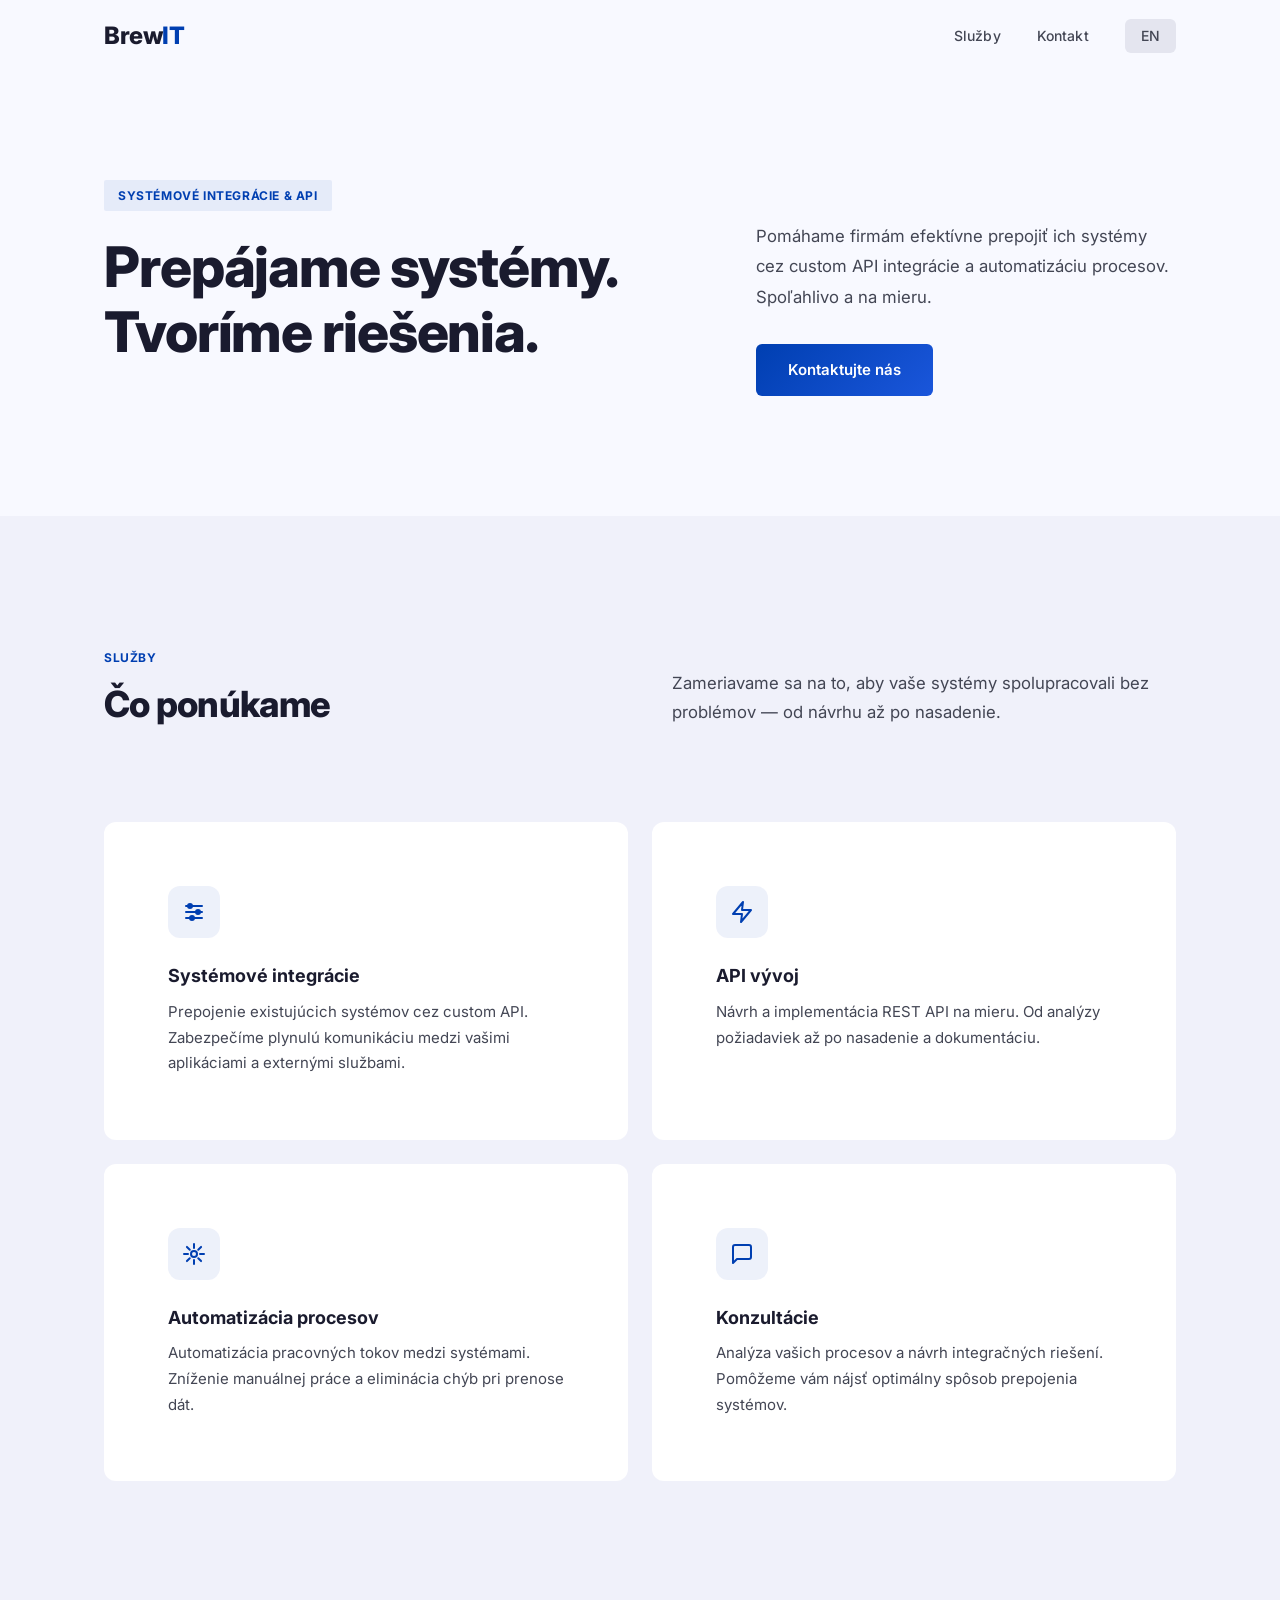
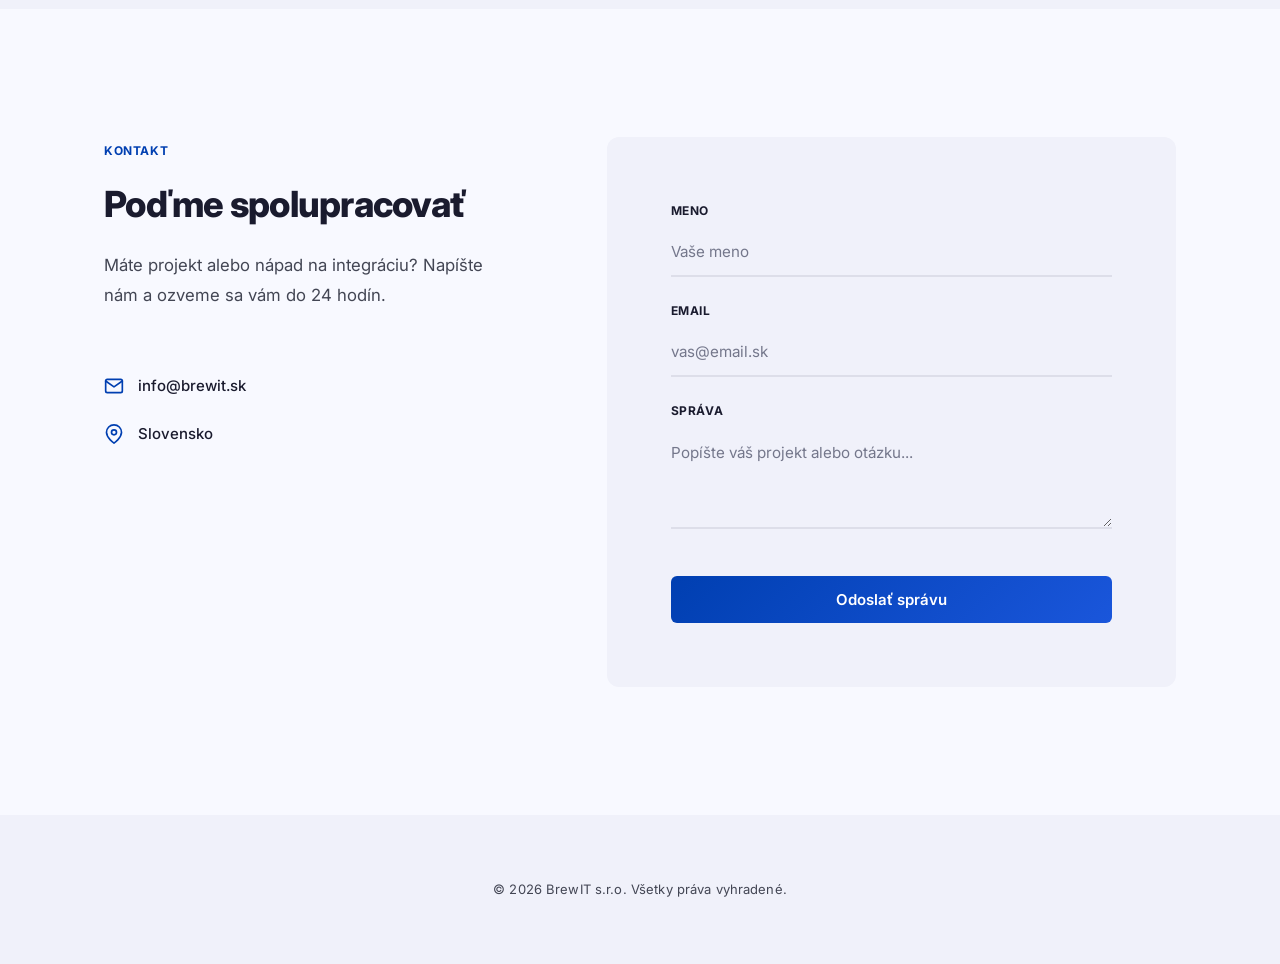
==== index.html @ 789fa3e5 "Apply Architectural Precision design system and add Formspree endpoint Redesign based on DESIGN.md: " ====
<!DOCTYPE html>
<html lang="sk">
<head>
  <meta charset="UTF-8">
  <meta name="viewport" content="width=device-width, initial-scale=1.0">

  <!-- SEO -->
  <title>BrewIT s.r.o. | Systémové integrácie &amp; API vývoj</title>
  <meta name="description" content="BrewIT s.r.o. – custom systémové integrácie, API vývoj a automatizácia procesov. Prepájame vaše systémy efektívne a spoľahlivo.">
  <meta name="keywords" content="systémové integrácie, API vývoj, automatizácia, REST API, integračné riešenia, Slovensko, BrewIT">
  <meta name="author" content="BrewIT s.r.o.">
  <meta name="robots" content="index, follow">
  <link rel="canonical" href="https://brewit.sk/">

  <!-- Hreflang -->
  <link rel="alternate" hreflang="sk" href="https://brewit.sk/">
  <link rel="alternate" hreflang="en" href="https://brewit.sk/en/">
  <link rel="alternate" hreflang="x-default" href="https://brewit.sk/">

  <!-- Open Graph -->
  <meta property="og:type" content="website">
  <meta property="og:title" content="BrewIT s.r.o. | Systémové integrácie &amp; API vývoj">
  <meta property="og:description" content="Custom systémové integrácie, API vývoj a automatizácia procesov. Prepájame vaše systémy efektívne a spoľahlivo.">
  <meta property="og:url" content="https://brewit.sk/">
  <meta property="og:locale" content="sk_SK">
  <meta property="og:site_name" content="BrewIT s.r.o.">

  <!-- Fonts -->
  <link rel="preconnect" href="https://fonts.googleapis.com">
  <link rel="preconnect" href="https://fonts.gstatic.com" crossorigin>
  <link href="https://fonts.googleapis.com/css2?family=Inter:wght@400;500;600;700;800&display=swap" rel="stylesheet">

  <!-- Styles -->
  <link rel="stylesheet" href="css/style.css">

  <!-- JSON-LD Structured Data -->
  <script type="application/ld+json">
  {
    "@context": "https://schema.org",
    "@type": "ProfessionalService",
    "name": "BrewIT s.r.o.",
    "description": "Custom systémové integrácie, API vývoj a automatizácia procesov",
    "url": "https://brewit.sk",
    "areaServed": ["SK", "CZ"],
    "serviceType": ["Systémové integrácie", "API vývoj", "Automatizácia procesov", "IT konzultácie"],
    "knowsLanguage": ["sk", "en", "cs"],
    "priceRange": "$$"
  }
  </script>
</head>
<body>

  <!-- Header -->
  <header class="header" id="header">
    <div class="container">
      <a href="index.html" class="logo">Brew<span>IT</span></a>
      <nav class="nav" id="nav">
        <a href="#sluzby">Služby</a>
        <a href="#kontakt">Kontakt</a>
        <a href="en/index.html" class="lang-switch">EN</a>
      </nav>
      <button class="menu-toggle" id="menuToggle" aria-label="Otvoriť menu">
        <span></span>
        <span></span>
        <span></span>
      </button>
    </div>
  </header>

  <main>
    <!-- Hero — Asymmetric -->
    <section class="hero">
      <div class="container">
        <div class="hero-content">
          <div class="hero-left">
            <span class="hero-label">Systémové integrácie &amp; API</span>
            <h1>Prepájame systémy.<br>Tvoríme riešenia.</h1>
          </div>
          <div class="hero-right">
            <p>Pomáhame firmám efektívne prepojiť ich systémy cez custom API integrácie a automatizáciu procesov. Spoľahlivo a na mieru.</p>
            <a href="#kontakt" class="btn btn-primary">Kontaktujte nás</a>
          </div>
        </div>
      </div>
    </section>

    <!-- Služby -->
    <section class="services" id="sluzby">
      <div class="container">
        <div class="section-header">
          <div>
            <span class="section-label">Služby</span>
            <h2>Čo ponúkame</h2>
          </div>
          <p>Zameriavame sa na to, aby vaše systémy spolupracovali bez problémov — od návrhu až po nasadenie.</p>
        </div>
        <div class="services-grid">

          <div class="service-card">
            <div class="service-icon">
              <svg viewBox="0 0 24 24"><path d="M4 6h16M4 12h16M4 18h16"/><circle cx="8" cy="6" r="2"/><circle cx="16" cy="12" r="2"/><circle cx="10" cy="18" r="2"/></svg>
            </div>
            <h3>Systémové integrácie</h3>
            <p>Prepojenie existujúcich systémov cez custom API. Zabezpečíme plynulú komunikáciu medzi vašimi aplikáciami a externými službami.</p>
          </div>

          <div class="service-card">
            <div class="service-icon">
              <svg viewBox="0 0 24 24"><path d="M13 2L3 14h9l-1 8 10-12h-9l1-8z"/></svg>
            </div>
            <h3>API vývoj</h3>
            <p>Návrh a implementácia REST API na mieru. Od analýzy požiadaviek až po nasadenie a dokumentáciu.</p>
          </div>

          <div class="service-card">
            <div class="service-icon">
              <svg viewBox="0 0 24 24"><path d="M12 2v4m0 12v4M4.93 4.93l2.83 2.83m8.48 8.48l2.83 2.83M2 12h4m12 0h4M4.93 19.07l2.83-2.83m8.48-8.48l2.83-2.83"/><circle cx="12" cy="12" r="3"/></svg>
            </div>
            <h3>Automatizácia procesov</h3>
            <p>Automatizácia pracovných tokov medzi systémami. Zníženie manuálnej práce a eliminácia chýb pri prenose dát.</p>
          </div>

          <div class="service-card">
            <div class="service-icon">
              <svg viewBox="0 0 24 24"><path d="M21 15a2 2 0 01-2 2H7l-4 4V5a2 2 0 012-2h14a2 2 0 012 2z"/></svg>
            </div>
            <h3>Konzultácie</h3>
            <p>Analýza vašich procesov a návrh integračných riešení. Pomôžeme vám nájsť optimálny spôsob prepojenia systémov.</p>
          </div>

        </div>
      </div>
    </section>

    <!-- Kontakt -->
    <section class="contact" id="kontakt">
      <div class="container">
        <div class="contact-wrapper">
          <div class="contact-info">
            <span class="section-label">Kontakt</span>
            <h2>Poďme spolupracovať</h2>
            <p>Máte projekt alebo nápad na integráciu? Napíšte nám a ozveme sa vám do 24 hodín.</p>

            <div class="contact-detail">
              <svg viewBox="0 0 24 24"><path d="M4 4h16c1.1 0 2 .9 2 2v12c0 1.1-.9 2-2 2H4c-1.1 0-2-.9-2-2V6c0-1.1.9-2 2-2z"/><polyline points="22,6 12,13 2,6"/></svg>
              <span>info@brewit.sk</span>
            </div>

            <div class="contact-detail">
              <svg viewBox="0 0 24 24"><path d="M21 10c0 7-9 13-9 13s-9-6-9-13a9 9 0 0118 0z"/><circle cx="12" cy="10" r="3"/></svg>
              <span>Slovensko</span>
            </div>
          </div>

          <form class="contact-form" action="https://formspree.io/f/xpqorbgz" method="POST">
            <div class="form-group">
              <label for="name">Meno</label>
              <input type="text" id="name" name="name" required placeholder="Vaše meno">
            </div>
            <div class="form-group">
              <label for="email">Email</label>
              <input type="email" id="email" name="email" required placeholder="vas@email.sk">
            </div>
            <div class="form-group">
              <label for="message">Správa</label>
              <textarea id="message" name="message" required placeholder="Popíšte váš projekt alebo otázku..."></textarea>
            </div>
            <button type="submit" class="btn btn-primary">Odoslať správu</button>
          </form>
        </div>
      </div>
    </section>
  </main>

  <!-- Footer -->
  <footer class="footer">
    <div class="container">
      <p>&copy; 2026 BrewIT s.r.o. Všetky práva vyhradené.</p>
    </div>
  </footer>

  <script src="js/main.js"></script>
</body>
</html>
---- css/style.css ----
/* ========================================
   BrewIT s.r.o. - Design System: Architectural Precision
   ======================================== */

/* --- Reset & Base --- */
*, *::before, *::after {
  box-sizing: border-box;
  margin: 0;
  padding: 0;
}

:root {
  /* Brand */
  --primary: #003fb1;
  --primary-container: #1a56db;
  --on-primary: #ffffff;

  /* Surfaces — Tonal Layering */
  --surface: #f8f9ff;
  --surface-container-lowest: #ffffff;
  --surface-container-low: #f0f1fa;
  --surface-container: #eaebf4;
  --surface-container-high: #e4e5ef;
  --surface-container-highest: #dddee9;

  /* Text */
  --on-surface: #1a1b2e;
  --on-surface-variant: #434654;
  --outline-variant: #74778b;

  /* Spacing */
  --space-xs: 0.5rem;
  --space-sm: 1rem;
  --space-md: 1.5rem;
  --space-lg: 2rem;
  --space-xl: 3rem;
  --space-2xl: 4rem;
  --space-3xl: 6rem;
  --space-4xl: 8rem;

  /* Radius — no borders, generous curves */
  --radius-sm: 0.125rem;
  --radius-md: 0.375rem;
  --radius-xl: 0.75rem;

  /* Layout */
  --font-main: 'Inter', system-ui, -apple-system, sans-serif;
  --max-width: 1120px;
  --header-height: 72px;
}

html {
  scroll-behavior: smooth;
  scroll-padding-top: var(--header-height);
}

body {
  font-family: var(--font-main);
  color: var(--on-surface-variant);
  background: var(--surface);
  line-height: 1.6;
  -webkit-font-smoothing: antialiased;
}

a {
  color: inherit;
  text-decoration: none;
}

img {
  max-width: 100%;
  display: block;
}

/* --- Container --- */
.container {
  width: 100%;
  max-width: var(--max-width);
  margin: 0 auto;
  padding: 0 24px;
}

/* --- Header — Glassmorphism --- */
.header {
  position: fixed;
  top: 0;
  left: 0;
  right: 0;
  height: var(--header-height);
  background: rgba(248, 249, 255, 0.8);
  backdrop-filter: blur(16px);
  -webkit-backdrop-filter: blur(16px);
  z-index: 100;
  transition: box-shadow 0.4s;
}

.header.scrolled {
  box-shadow: 0 4px 32px rgba(26, 27, 46, 0.06);
}

.header .container {
  display: flex;
  align-items: center;
  justify-content: space-between;
  height: 100%;
}

.logo {
  font-size: 1.5rem;
  font-weight: 800;
  color: var(--on-surface);
  letter-spacing: -0.02em;
}

.logo span {
  color: var(--primary);
}

.nav {
  display: flex;
  align-items: center;
  gap: 36px;
}

.nav a {
  font-size: 0.875rem;
  font-weight: 500;
  color: var(--on-surface-variant);
  letter-spacing: 0.01em;
  transition: color 0.2s;
}

.nav a:hover {
  color: var(--primary);
}

.lang-switch {
  font-size: 0.75rem;
  font-weight: 700;
  letter-spacing: 0.05em;
  text-transform: uppercase;
  padding: 6px 16px;
  background: var(--surface-container-high);
  border-radius: var(--radius-md);
  transition: background 0.2s, color 0.2s;
}

.lang-switch:hover {
  background: var(--surface-container-highest);
  color: var(--primary);
}

/* Mobile menu button */
.menu-toggle {
  display: none;
  background: none;
  border: none;
  cursor: pointer;
  padding: 8px;
}

.menu-toggle span {
  display: block;
  width: 22px;
  height: 2px;
  background: var(--on-surface);
  margin: 5px 0;
  transition: transform 0.3s, opacity 0.3s;
}

.menu-toggle.active span:nth-child(1) {
  transform: translateY(7px) rotate(45deg);
}

.menu-toggle.active span:nth-child(2) {
  opacity: 0;
}

.menu-toggle.active span:nth-child(3) {
  transform: translateY(-7px) rotate(-45deg);
}

/* --- Hero — Asymmetric Layout --- */
.hero {
  padding: 180px 0 120px;
}

.hero-content {
  display: grid;
  grid-template-columns: 7fr 5fr;
  gap: var(--space-2xl);
  align-items: end;
}

.hero-label {
  display: inline-block;
  font-size: 0.75rem;
  font-weight: 700;
  letter-spacing: 0.05em;
  text-transform: uppercase;
  color: var(--primary);
  background: rgba(0, 63, 177, 0.08);
  padding: 6px 14px;
  border-radius: var(--radius-sm);
  margin-bottom: var(--space-md);
}

.hero h1 {
  font-size: clamp(2.25rem, 5vw, 3.5rem);
  font-weight: 800;
  color: var(--on-surface);
  line-height: 1.15;
  letter-spacing: -0.02em;
  margin-bottom: var(--space-lg);
}

.hero-right p {
  font-size: 1.05rem;
  color: var(--on-surface-variant);
  line-height: 1.8;
  margin-bottom: var(--space-lg);
}

.btn {
  display: inline-block;
  padding: 14px 32px;
  font-size: 0.938rem;
  font-weight: 600;
  border-radius: var(--radius-md);
  transition: transform 0.2s, box-shadow 0.3s;
  cursor: pointer;
  border: none;
  font-family: var(--font-main);
}

.btn-primary {
  background: linear-gradient(135deg, var(--primary), var(--primary-container));
  color: var(--on-primary);
}

.btn-primary:hover {
  transform: translateY(-1px);
  box-shadow: 0 8px 32px rgba(0, 63, 177, 0.2);
}

.btn-secondary {
  background: var(--surface-container-high);
  color: var(--primary);
}

.btn-secondary:hover {
  background: var(--surface-container-highest);
}

/* --- Services — Tonal Layering --- */
.services {
  padding: var(--space-4xl) 0;
  background: var(--surface-container-low);
}

.section-header {
  display: grid;
  grid-template-columns: 1fr 1fr;
  gap: var(--space-2xl);
  align-items: end;
  margin-bottom: var(--space-3xl);
}

.section-label {
  display: inline-block;
  font-size: 0.75rem;
  font-weight: 700;
  letter-spacing: 0.05em;
  text-transform: uppercase;
  color: var(--primary);
  margin-bottom: var(--space-sm);
}

.section-header h2 {
  font-size: clamp(1.75rem, 3vw, 2.25rem);
  font-weight: 800;
  color: var(--on-surface);
  letter-spacing: -0.02em;
  line-height: 1.2;
}

.section-header p {
  color: var(--on-surface-variant);
  font-size: 1.05rem;
  line-height: 1.7;
  align-self: end;
}

.services-grid {
  display: grid;
  grid-template-columns: repeat(2, 1fr);
  gap: var(--space-md);
}

.service-card {
  background: var(--surface-container-lowest);
  border-radius: var(--radius-xl);
  padding: var(--space-2xl);
  transition: box-shadow 0.3s, transform 0.3s;
}

.service-card:hover {
  transform: translateY(-2px);
  box-shadow: 0 8px 40px rgba(26, 27, 46, 0.06);
}

.service-icon {
  width: 52px;
  height: 52px;
  background: rgba(0, 63, 177, 0.07);
  border-radius: var(--radius-xl);
  display: flex;
  align-items: center;
  justify-content: center;
  margin-bottom: var(--space-md);
}

.service-icon svg {
  width: 24px;
  height: 24px;
  stroke: var(--primary);
  fill: none;
  stroke-width: 2;
  stroke-linecap: round;
  stroke-linejoin: round;
}

.service-card h3 {
  font-size: 1.125rem;
  font-weight: 700;
  color: var(--on-surface);
  margin-bottom: var(--space-xs);
}

.service-card p {
  color: var(--on-surface-variant);
  font-size: 0.938rem;
  line-height: 1.7;
}

/* --- Contact — Tonal Depth --- */
.contact {
  padding: var(--space-4xl) 0;
}

.contact-wrapper {
  display: grid;
  grid-template-columns: 5fr 7fr;
  gap: var(--space-3xl);
  align-items: start;
}

.contact-info h2 {
  font-size: clamp(1.75rem, 3vw, 2.25rem);
  font-weight: 800;
  color: var(--on-surface);
  letter-spacing: -0.02em;
  margin-bottom: var(--space-sm);
}

.contact-info > p {
  color: var(--on-surface-variant);
  margin-bottom: var(--space-2xl);
  line-height: 1.8;
  font-size: 1.05rem;
}

.contact-detail {
  display: flex;
  align-items: center;
  gap: 14px;
  margin-bottom: var(--space-md);
  color: var(--on-surface);
  font-size: 0.938rem;
  font-weight: 500;
}

.contact-detail svg {
  width: 20px;
  height: 20px;
  stroke: var(--primary);
  fill: none;
  stroke-width: 2;
  stroke-linecap: round;
  stroke-linejoin: round;
  flex-shrink: 0;
}

.contact-form {
  background: var(--surface-container-low);
  border-radius: var(--radius-xl);
  padding: var(--space-2xl);
}

.form-group {
  margin-bottom: var(--space-md);
}

.form-group label {
  display: block;
  font-size: 0.75rem;
  font-weight: 700;
  letter-spacing: 0.05em;
  text-transform: uppercase;
  color: var(--on-surface);
  margin-bottom: var(--space-xs);
}

.form-group input,
.form-group textarea {
  width: 100%;
  padding: 14px 0;
  font-size: 0.95rem;
  font-family: var(--font-main);
  border: none;
  border-bottom: 2px solid var(--surface-container-highest);
  border-radius: 0;
  background: transparent;
  color: var(--on-surface);
  transition: border-color 0.3s;
  outline: none;
}

.form-group input::placeholder,
.form-group textarea::placeholder {
  color: var(--outline-variant);
}

.form-group input:focus,
.form-group textarea:focus {
  border-bottom-color: var(--primary);
}

.form-group textarea {
  resize: vertical;
  min-height: 100px;
}

.contact-form .btn {
  width: 100%;
  margin-top: var(--space-sm);
}

/* --- Footer — Subtle Separation --- */
.footer {
  padding: var(--space-2xl) 0;
  background: var(--surface-container-low);
  text-align: center;
}

.footer p {
  color: var(--on-surface-variant);
  font-size: 0.813rem;
  letter-spacing: 0.01em;
}

/* --- Responsive --- */
@media (max-width: 768px) {
  .menu-toggle {
    display: block;
  }

  .nav {
    position: fixed;
    top: var(--header-height);
    left: 0;
    right: 0;
    background: rgba(248, 249, 255, 0.95);
    backdrop-filter: blur(16px);
    -webkit-backdrop-filter: blur(16px);
    flex-direction: column;
    padding: var(--space-lg);
    gap: var(--space-md);
    transform: translateY(-100%);
    opacity: 0;
    pointer-events: none;
    transition: transform 0.3s, opacity 0.3s;
  }

  .nav.open {
    transform: translateY(0);
    opacity: 1;
    pointer-events: auto;
  }

  .hero {
    padding: 140px 0 80px;
  }

  .hero-content {
    grid-template-columns: 1fr;
    gap: var(--space-lg);
  }

  .hero-right {
    max-width: 480px;
  }

  .section-header {
    grid-template-columns: 1fr;
    gap: var(--space-sm);
  }

  .services-grid {
    grid-template-columns: 1fr;
  }

  .contact-wrapper {
    grid-template-columns: 1fr;
    gap: var(--space-2xl);
  }
}

@media (max-width: 480px) {
  .hero h1 {
    font-size: 1.875rem;
  }

  .service-card {
    padding: var(--space-lg);
  }

  .contact-form {
    padding: var(--space-lg);
  }
}
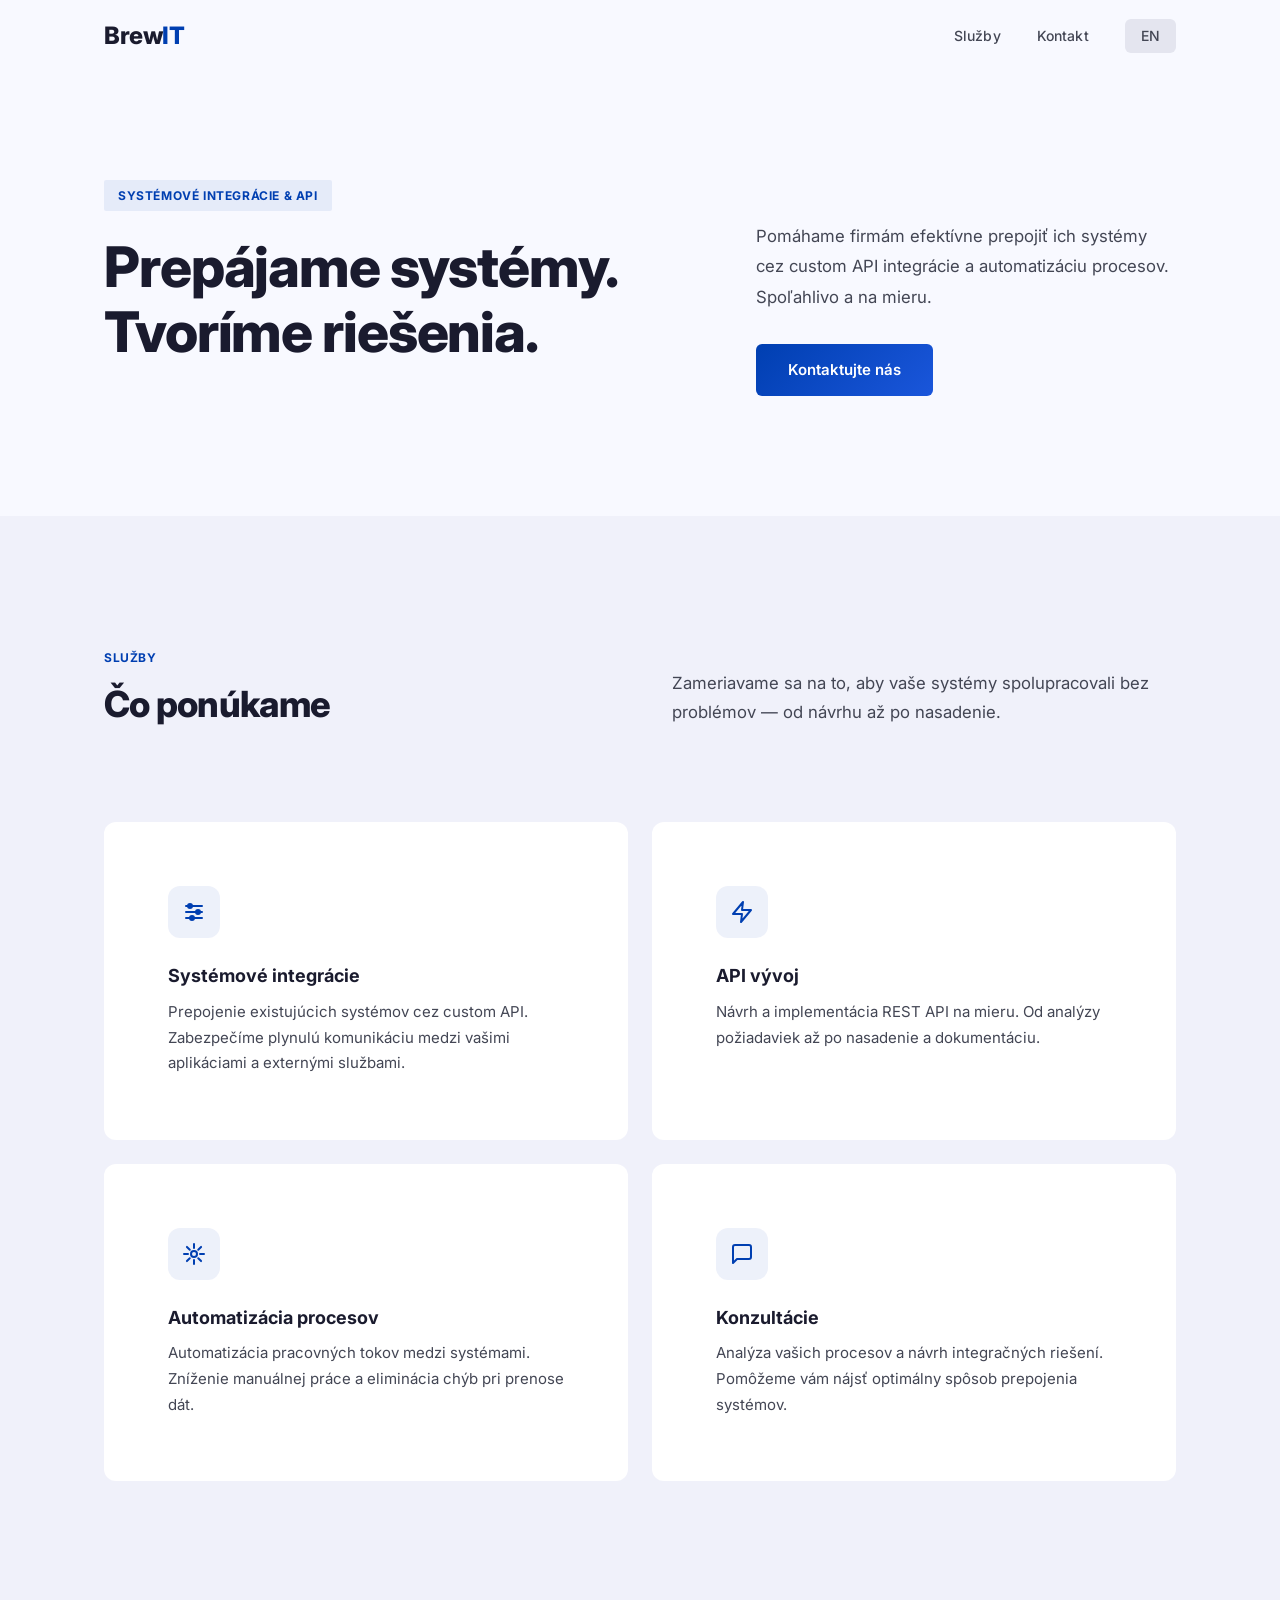
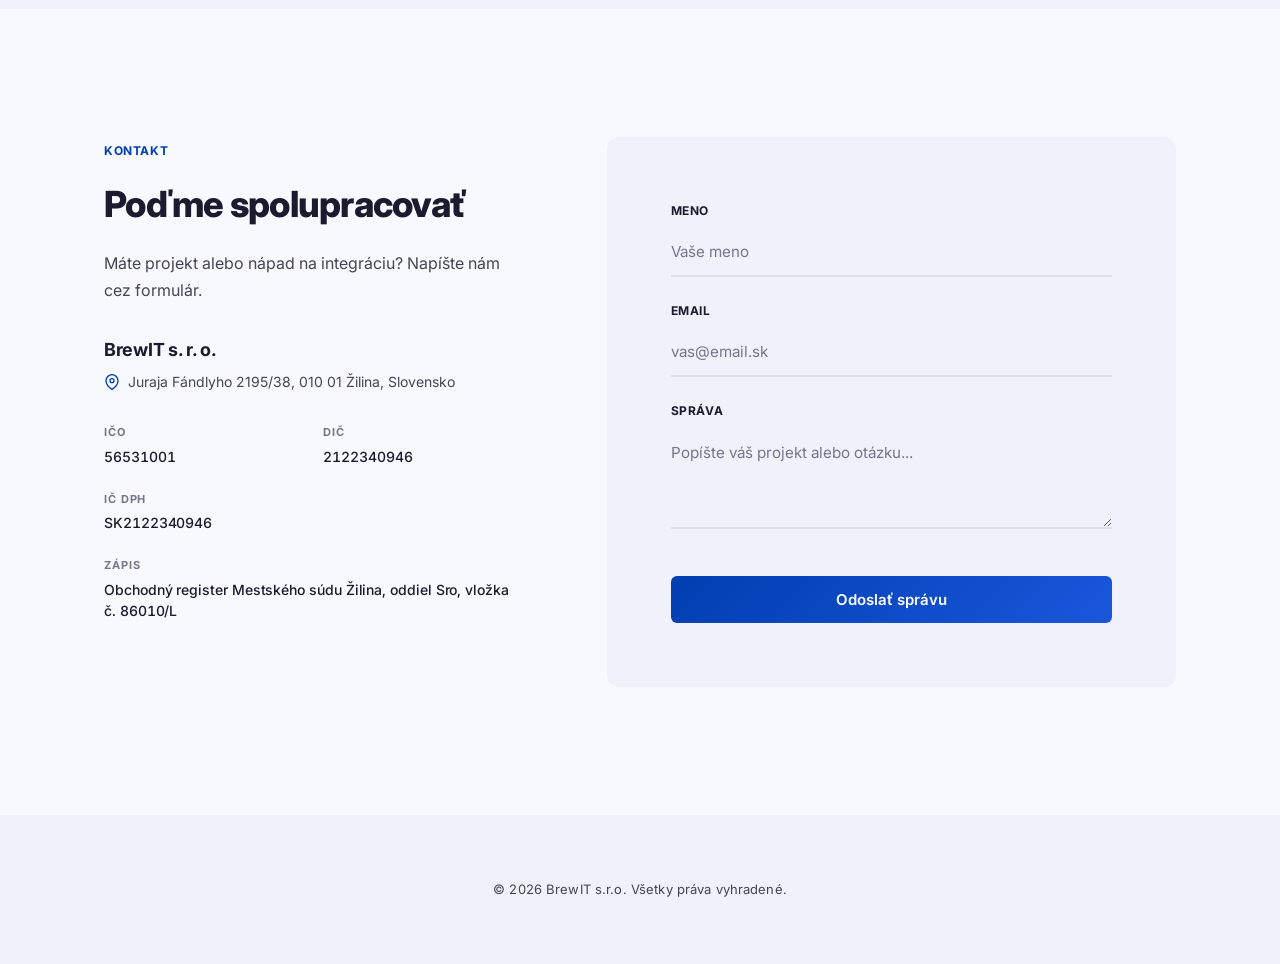
==== commit 5e28f89b: "Replace email and location with company billing details Replace the email and country marker in the " ====
--- a/index.html
+++ b/index.html
@@ -139,16 +139,35 @@
           <div class="contact-info">
             <span class="section-label">Kontakt</span>
             <h2>Poďme spolupracovať</h2>
-            <p>Máte projekt alebo nápad na integráciu? Napíšte nám a ozveme sa vám do 24 hodín.</p>
-
-            <div class="contact-detail">
-              <svg viewBox="0 0 24 24"><path d="M4 4h16c1.1 0 2 .9 2 2v12c0 1.1-.9 2-2 2H4c-1.1 0-2-.9-2-2V6c0-1.1.9-2 2-2z"/><polyline points="22,6 12,13 2,6"/></svg>
-              <span>info@brewit.sk</span>
-            </div>
-
-            <div class="contact-detail">
-              <svg viewBox="0 0 24 24"><path d="M21 10c0 7-9 13-9 13s-9-6-9-13a9 9 0 0118 0z"/><circle cx="12" cy="10" r="3"/></svg>
-              <span>Slovensko</span>
+            <p>Máte projekt alebo nápad na integráciu? Napíšte nám cez formulár.</p>
+
+            <div class="billing">
+              <div class="billing-header">
+                <div class="billing-name">BrewIT s. r. o.</div>
+                <div class="billing-address">
+                  <svg viewBox="0 0 24 24"><path d="M21 10c0 7-9 13-9 13s-9-6-9-13a9 9 0 0118 0z"/><circle cx="12" cy="10" r="3"/></svg>
+                  <span>Juraja Fándlyho 2195/38, 010 01 Žilina, Slovensko</span>
+                </div>
+              </div>
+
+              <div class="billing-grid">
+                <div class="billing-row">
+                  <span class="billing-label">IČO</span>
+                  <span class="billing-value">56531001</span>
+                </div>
+                <div class="billing-row">
+                  <span class="billing-label">DIČ</span>
+                  <span class="billing-value">2122340946</span>
+                </div>
+                <div class="billing-row billing-row--full">
+                  <span class="billing-label">IČ DPH</span>
+                  <span class="billing-value">SK2122340946</span>
+                </div>
+                <div class="billing-row billing-row--full">
+                  <span class="billing-label">Zápis</span>
+                  <span class="billing-value">Obchodný register Mestského súdu Žilina, oddiel Sro, vložka č. 86010/L</span>
+                </div>
+              </div>
             </div>
           </div>
 
--- a/css/style.css
+++ b/css/style.css
@@ -365,9 +365,9 @@
 
 .contact-info > p {
   color: var(--on-surface-variant);
-  margin-bottom: var(--space-2xl);
-  line-height: 1.8;
-  font-size: 1.05rem;
+  margin-bottom: var(--space-lg);
+  line-height: 1.7;
+  font-size: 1rem;
 }
 
 .contact-detail {
@@ -389,6 +389,77 @@
   stroke-linecap: round;
   stroke-linejoin: round;
   flex-shrink: 0;
+}
+
+/* --- Billing Info — Editorial Data Display --- */
+.billing {
+  margin-top: var(--space-sm);
+}
+
+.billing-header {
+  margin-bottom: var(--space-lg);
+}
+
+.billing-name {
+  font-size: 1.125rem;
+  font-weight: 700;
+  color: var(--on-surface);
+  letter-spacing: -0.015em;
+  margin-bottom: 6px;
+}
+
+.billing-address {
+  display: flex;
+  align-items: flex-start;
+  gap: 8px;
+  color: var(--on-surface-variant);
+  font-size: 0.875rem;
+  line-height: 1.5;
+}
+
+.billing-address svg {
+  width: 16px;
+  height: 16px;
+  stroke: var(--primary);
+  fill: none;
+  stroke-width: 2;
+  stroke-linecap: round;
+  stroke-linejoin: round;
+  flex-shrink: 0;
+  margin-top: 3px;
+}
+
+.billing-grid {
+  display: grid;
+  grid-template-columns: 1fr 1fr;
+  gap: var(--space-md) var(--space-lg);
+}
+
+.billing-row {
+  display: flex;
+  flex-direction: column;
+  gap: 4px;
+}
+
+.billing-row--full {
+  grid-column: 1 / -1;
+}
+
+.billing-label {
+  font-size: 0.688rem;
+  font-weight: 700;
+  letter-spacing: 0.08em;
+  text-transform: uppercase;
+  color: var(--outline-variant);
+}
+
+.billing-value {
+  font-size: 0.875rem;
+  font-weight: 500;
+  color: var(--on-surface);
+  line-height: 1.5;
+  font-variant-numeric: tabular-nums;
+  letter-spacing: -0.005em;
 }
 
 .contact-form {
@@ -528,4 +599,9 @@
   .contact-form {
     padding: var(--space-lg);
   }
-}
+
+  .billing-grid {
+    grid-template-columns: 1fr;
+    gap: var(--space-md);
+  }
+}
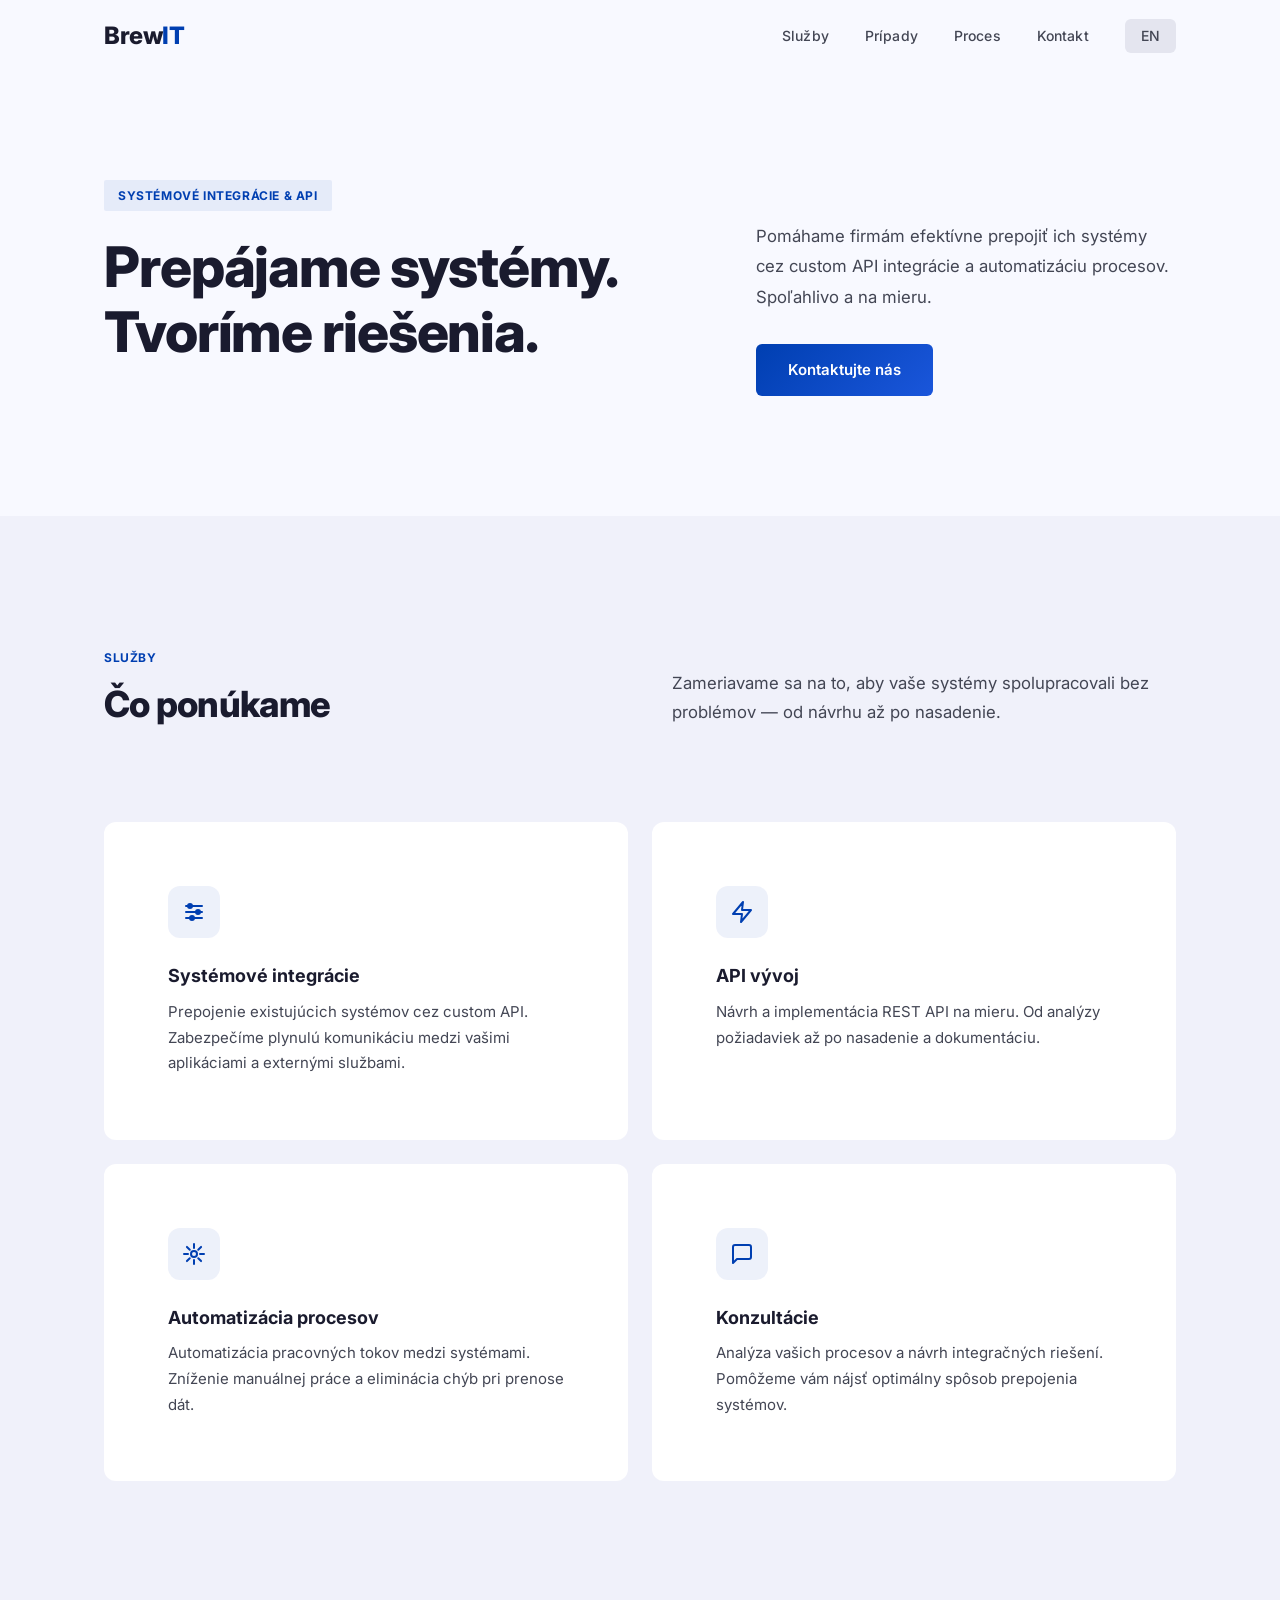
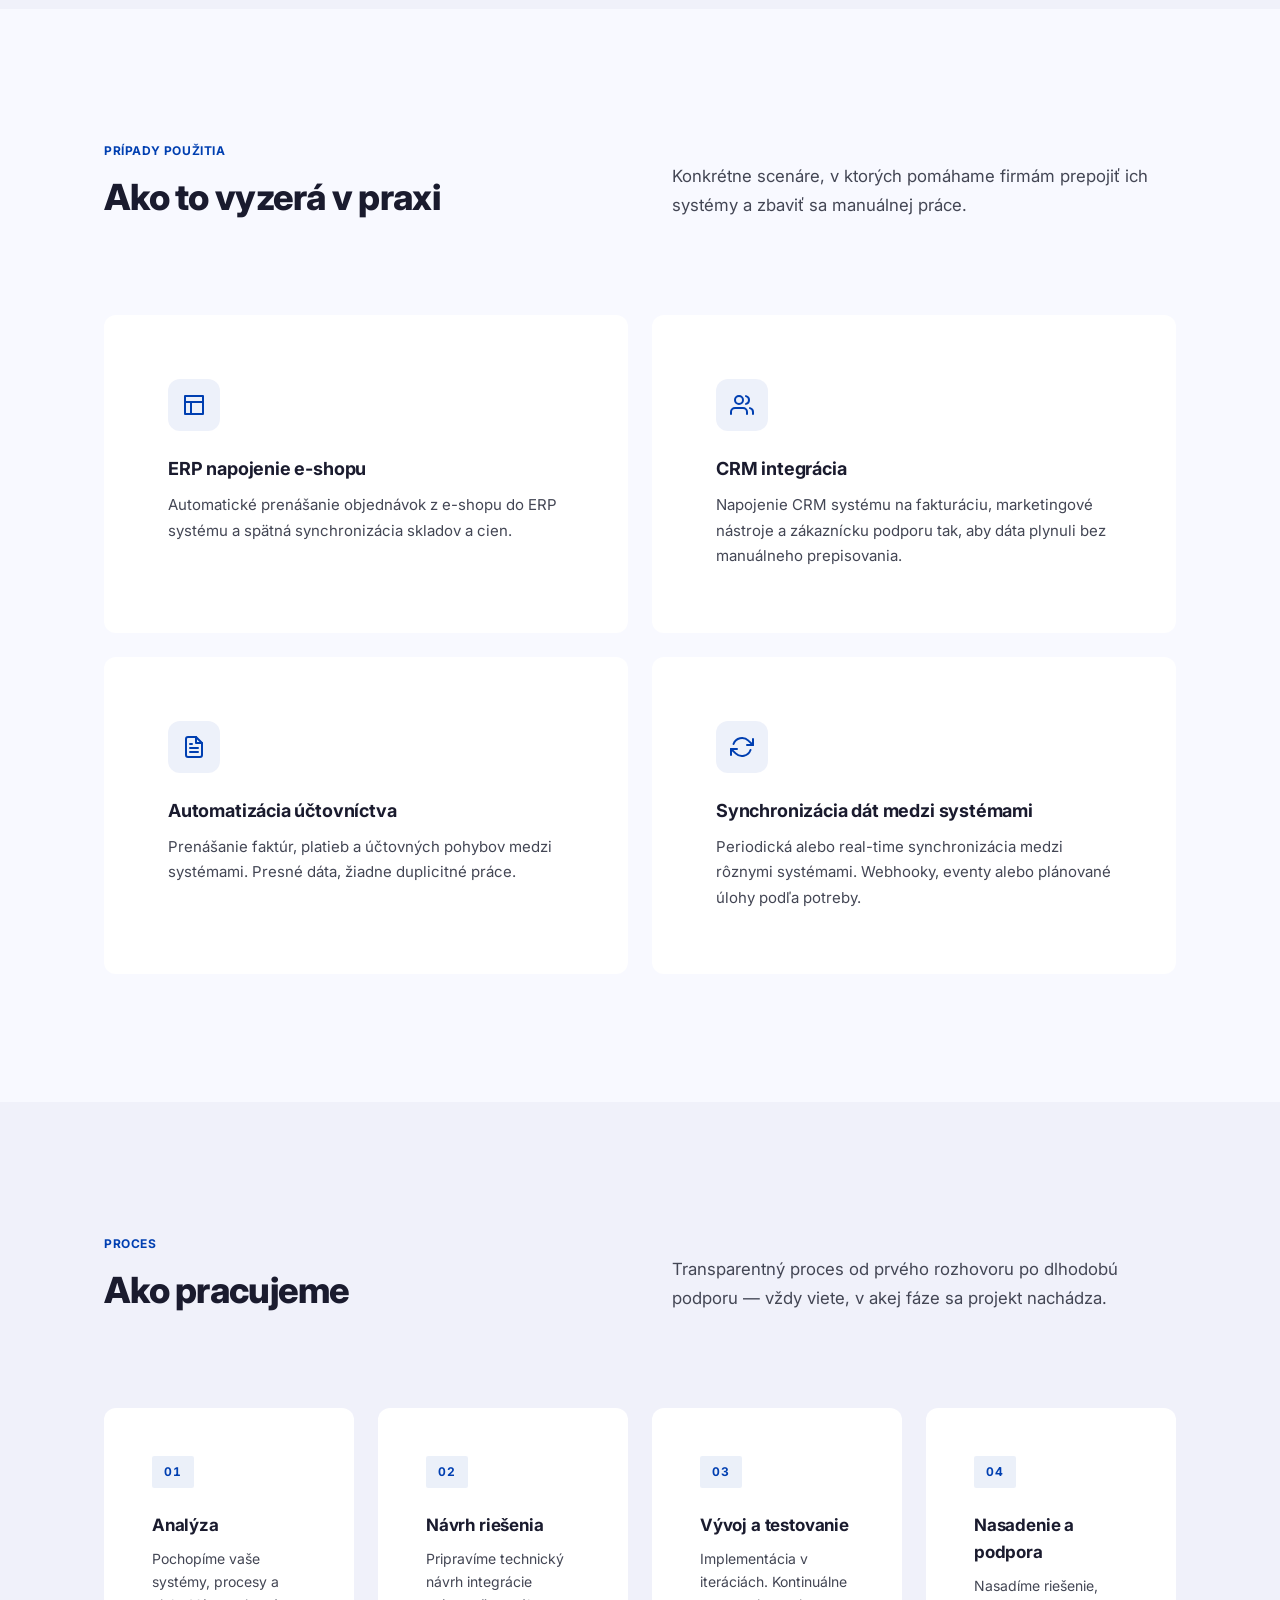
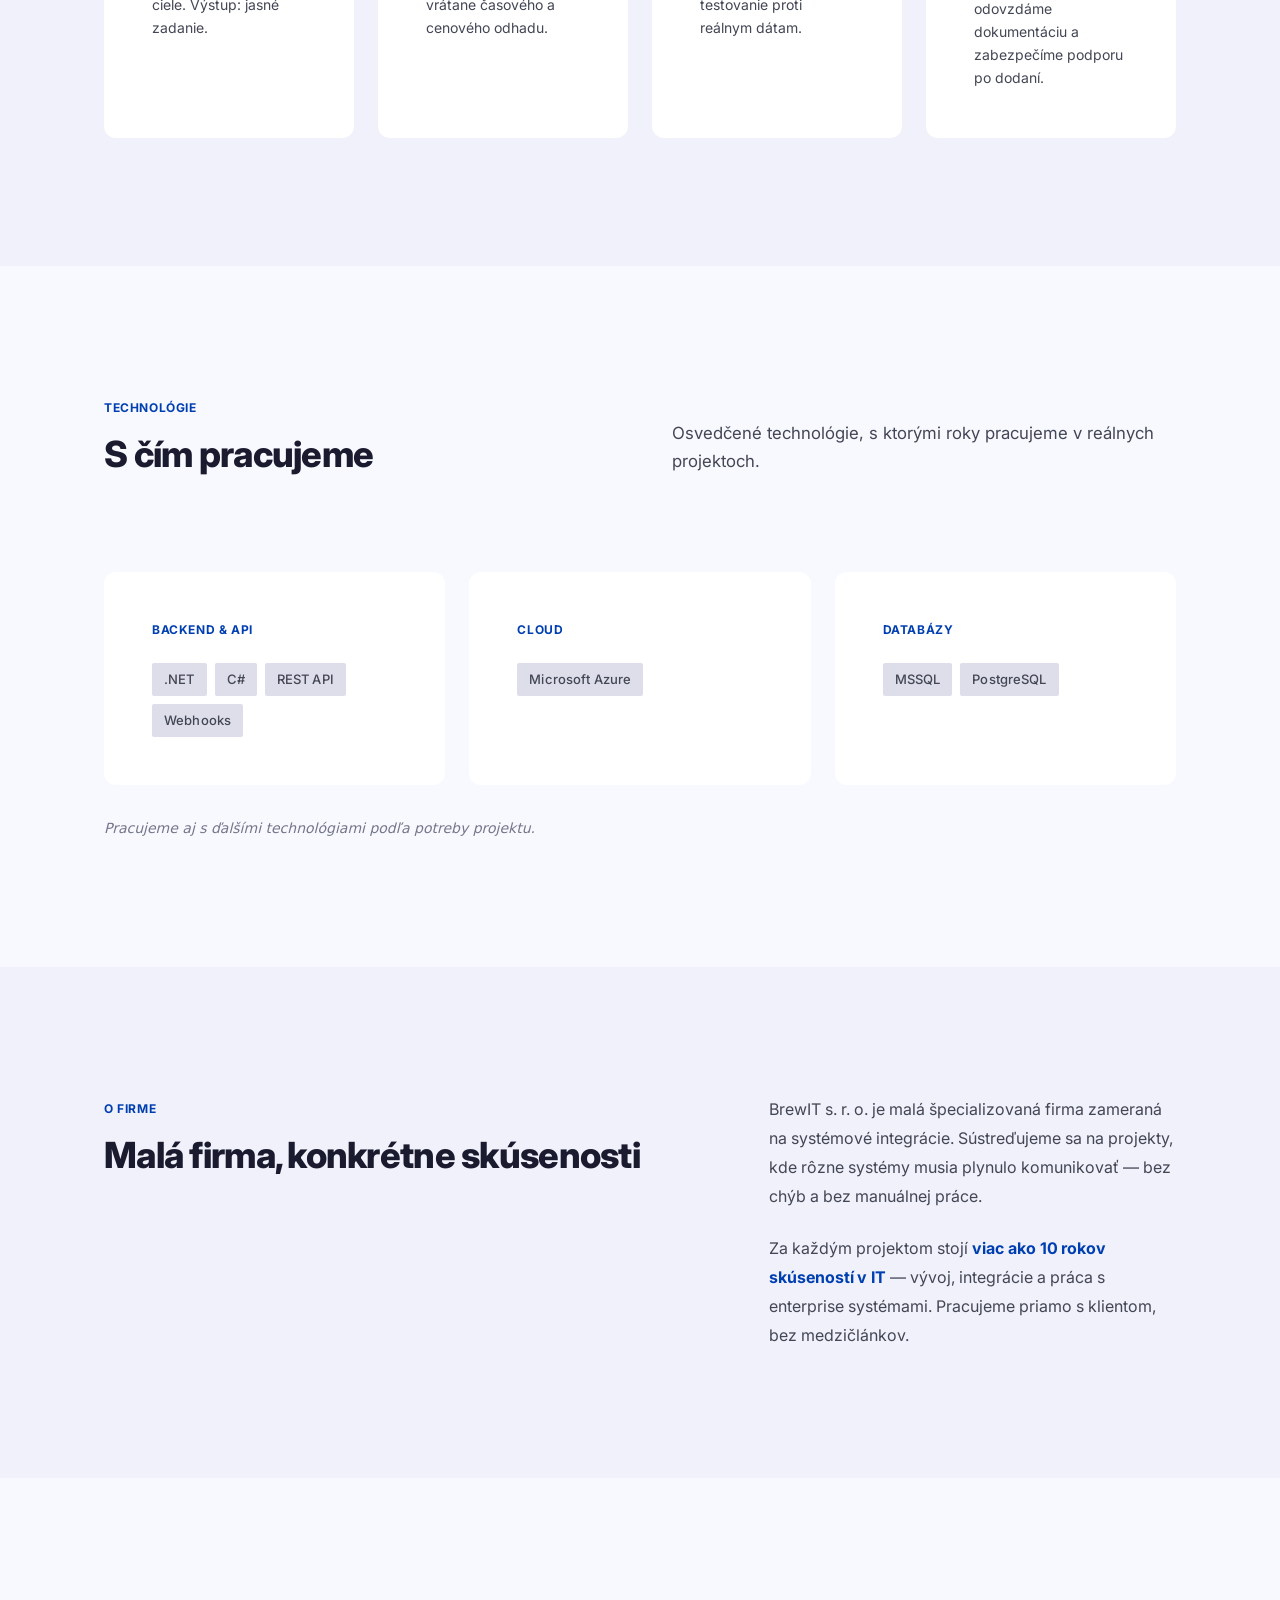
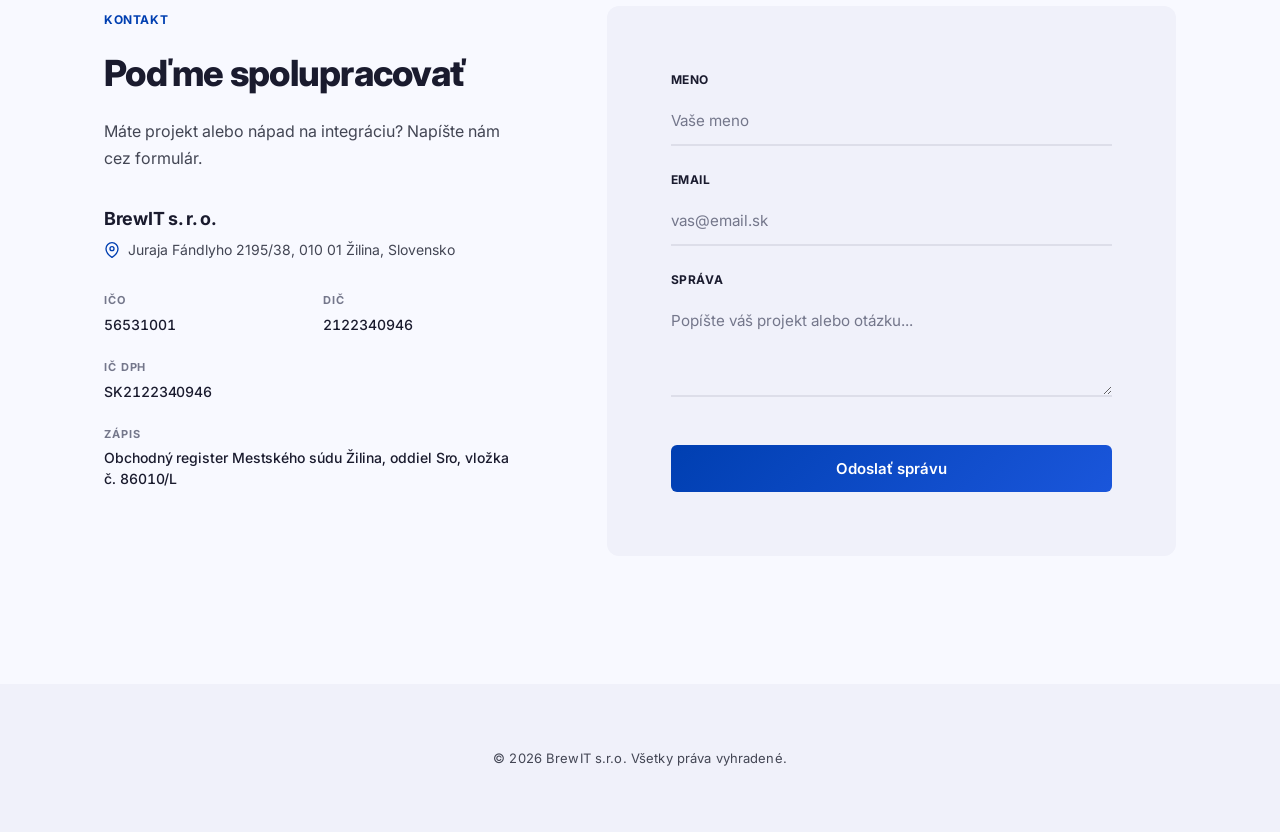
==== commit 343dd866: "Add trust-building sections: use cases, process, tech, about Expand the homepage with four sections " ====
--- a/index.html
+++ b/index.html
@@ -56,6 +56,8 @@
       <a href="index.html" class="logo">Brew<span>IT</span></a>
       <nav class="nav" id="nav">
         <a href="#sluzby">Služby</a>
+        <a href="#pripady">Prípady</a>
+        <a href="#proces">Proces</a>
         <a href="#kontakt">Kontakt</a>
         <a href="en/index.html" class="lang-switch">EN</a>
       </nav>
@@ -132,6 +134,152 @@
       </div>
     </section>
 
+    <!-- Prípady použitia -->
+    <section class="use-cases" id="pripady">
+      <div class="container">
+        <div class="section-header">
+          <div>
+            <span class="section-label">Prípady použitia</span>
+            <h2>Ako to vyzerá v praxi</h2>
+          </div>
+          <p>Konkrétne scenáre, v ktorých pomáhame firmám prepojiť ich systémy a zbaviť sa manuálnej práce.</p>
+        </div>
+        <div class="use-cases-grid">
+
+          <div class="use-case-card">
+            <div class="service-icon">
+              <svg viewBox="0 0 24 24"><path d="M3 3h18v18H3z"/><path d="M3 9h18M9 21V9"/></svg>
+            </div>
+            <h3>ERP napojenie e-shopu</h3>
+            <p>Automatické prenášanie objednávok z e-shopu do ERP systému a spätná synchronizácia skladov a cien.</p>
+          </div>
+
+          <div class="use-case-card">
+            <div class="service-icon">
+              <svg viewBox="0 0 24 24"><path d="M17 21v-2a4 4 0 00-4-4H5a4 4 0 00-4 4v2"/><circle cx="9" cy="7" r="4"/><path d="M23 21v-2a4 4 0 00-3-3.87M16 3.13a4 4 0 010 7.75"/></svg>
+            </div>
+            <h3>CRM integrácia</h3>
+            <p>Napojenie CRM systému na fakturáciu, marketingové nástroje a zákaznícku podporu tak, aby dáta plynuli bez manuálneho prepisovania.</p>
+          </div>
+
+          <div class="use-case-card">
+            <div class="service-icon">
+              <svg viewBox="0 0 24 24"><path d="M14 2H6a2 2 0 00-2 2v16a2 2 0 002 2h12a2 2 0 002-2V8z"/><path d="M14 2v6h6M16 13H8M16 17H8M10 9H8"/></svg>
+            </div>
+            <h3>Automatizácia účtovníctva</h3>
+            <p>Prenášanie faktúr, platieb a účtovných pohybov medzi systémami. Presné dáta, žiadne duplicitné práce.</p>
+          </div>
+
+          <div class="use-case-card">
+            <div class="service-icon">
+              <svg viewBox="0 0 24 24"><path d="M23 4v6h-6M1 20v-6h6"/><path d="M3.51 9a9 9 0 0114.85-3.36L23 10M1 14l4.64 4.36A9 9 0 0020.49 15"/></svg>
+            </div>
+            <h3>Synchronizácia dát medzi systémami</h3>
+            <p>Periodická alebo real-time synchronizácia medzi rôznymi systémami. Webhooky, eventy alebo plánované úlohy podľa potreby.</p>
+          </div>
+
+        </div>
+      </div>
+    </section>
+
+    <!-- Proces -->
+    <section class="process" id="proces">
+      <div class="container">
+        <div class="section-header">
+          <div>
+            <span class="section-label">Proces</span>
+            <h2>Ako pracujeme</h2>
+          </div>
+          <p>Transparentný proces od prvého rozhovoru po dlhodobú podporu — vždy viete, v akej fáze sa projekt nachádza.</p>
+        </div>
+        <div class="process-steps">
+
+          <div class="process-step">
+            <span class="process-number">01</span>
+            <h3>Analýza</h3>
+            <p>Pochopíme vaše systémy, procesy a ciele. Výstup: jasné zadanie.</p>
+          </div>
+
+          <div class="process-step">
+            <span class="process-number">02</span>
+            <h3>Návrh riešenia</h3>
+            <p>Pripravíme technický návrh integrácie vrátane časového a cenového odhadu.</p>
+          </div>
+
+          <div class="process-step">
+            <span class="process-number">03</span>
+            <h3>Vývoj a testovanie</h3>
+            <p>Implementácia v iteráciách. Kontinuálne testovanie proti reálnym dátam.</p>
+          </div>
+
+          <div class="process-step">
+            <span class="process-number">04</span>
+            <h3>Nasadenie a podpora</h3>
+            <p>Nasadíme riešenie, odovzdáme dokumentáciu a zabezpečíme podporu po dodaní.</p>
+          </div>
+
+        </div>
+      </div>
+    </section>
+
+    <!-- Technológie -->
+    <section class="tech" id="technologie">
+      <div class="container">
+        <div class="section-header">
+          <div>
+            <span class="section-label">Technológie</span>
+            <h2>S čím pracujeme</h2>
+          </div>
+          <p>Osvedčené technológie, s ktorými roky pracujeme v reálnych projektoch.</p>
+        </div>
+        <div class="tech-grid">
+
+          <div class="tech-category">
+            <h3>Backend &amp; API</h3>
+            <div class="tech-chips">
+              <span class="tech-chip">.NET</span>
+              <span class="tech-chip">C#</span>
+              <span class="tech-chip">REST API</span>
+              <span class="tech-chip">Webhooks</span>
+            </div>
+          </div>
+
+          <div class="tech-category">
+            <h3>Cloud</h3>
+            <div class="tech-chips">
+              <span class="tech-chip">Microsoft Azure</span>
+            </div>
+          </div>
+
+          <div class="tech-category">
+            <h3>Databázy</h3>
+            <div class="tech-chips">
+              <span class="tech-chip">MSSQL</span>
+              <span class="tech-chip">PostgreSQL</span>
+            </div>
+          </div>
+
+        </div>
+        <p class="tech-note">Pracujeme aj s ďalšími technológiami podľa potreby projektu.</p>
+      </div>
+    </section>
+
+    <!-- O firme -->
+    <section class="about" id="o-firme">
+      <div class="container">
+        <div class="about-content">
+          <div class="about-left">
+            <span class="section-label">O firme</span>
+            <h2>Malá firma, konkrétne skúsenosti</h2>
+          </div>
+          <div class="about-right">
+            <p>BrewIT s. r. o. je malá špecializovaná firma zameraná na systémové integrácie. Sústreďujeme sa na projekty, kde rôzne systémy musia plynulo komunikovať — bez chýb a bez manuálnej práce.</p>
+            <p>Za každým projektom stojí <span class="stat-inline">viac ako 10 rokov skúseností v IT</span> — vývoj, integrácie a práca s enterprise systémami. Pracujeme priamo s klientom, bez medzičlánkov.</p>
+          </div>
+        </div>
+      </div>
+    </section>
+
     <!-- Kontakt -->
     <section class="contact" id="kontakt">
       <div class="container">
--- a/css/style.css
+++ b/css/style.css
@@ -341,6 +341,180 @@
   color: var(--on-surface-variant);
   font-size: 0.938rem;
   line-height: 1.7;
+}
+
+/* --- Use Cases — Tonal Layering --- */
+.use-cases {
+  padding: var(--space-4xl) 0;
+  background: var(--surface);
+}
+
+.use-cases-grid {
+  display: grid;
+  grid-template-columns: repeat(2, 1fr);
+  gap: var(--space-md);
+}
+
+.use-case-card {
+  background: var(--surface-container-lowest);
+  border-radius: var(--radius-xl);
+  padding: var(--space-2xl);
+  transition: box-shadow 0.3s, transform 0.3s;
+}
+
+.use-case-card:hover {
+  transform: translateY(-2px);
+  box-shadow: 0 8px 40px rgba(26, 27, 46, 0.06);
+}
+
+.use-case-card h3 {
+  font-size: 1.125rem;
+  font-weight: 700;
+  color: var(--on-surface);
+  margin-bottom: var(--space-xs);
+  letter-spacing: -0.01em;
+}
+
+.use-case-card p {
+  color: var(--on-surface-variant);
+  font-size: 0.938rem;
+  line-height: 1.7;
+}
+
+/* --- Process — Horizontal Flow --- */
+.process {
+  padding: var(--space-4xl) 0;
+  background: var(--surface-container-low);
+}
+
+.process-steps {
+  display: grid;
+  grid-template-columns: repeat(4, 1fr);
+  gap: var(--space-md);
+  position: relative;
+}
+
+.process-step {
+  background: var(--surface-container-lowest);
+  border-radius: var(--radius-xl);
+  padding: var(--space-xl);
+  position: relative;
+}
+
+.process-number {
+  display: inline-block;
+  font-size: 0.75rem;
+  font-weight: 700;
+  letter-spacing: 0.08em;
+  color: var(--primary);
+  background: rgba(0, 63, 177, 0.08);
+  padding: 6px 12px;
+  border-radius: var(--radius-sm);
+  margin-bottom: var(--space-md);
+  font-variant-numeric: tabular-nums;
+}
+
+.process-step h3 {
+  font-size: 1.063rem;
+  font-weight: 700;
+  color: var(--on-surface);
+  margin-bottom: var(--space-xs);
+  letter-spacing: -0.01em;
+}
+
+.process-step p {
+  color: var(--on-surface-variant);
+  font-size: 0.875rem;
+  line-height: 1.65;
+}
+
+/* --- Technologies — Integration Chips --- */
+.tech {
+  padding: var(--space-4xl) 0;
+  background: var(--surface);
+}
+
+.tech-grid {
+  display: grid;
+  grid-template-columns: repeat(3, 1fr);
+  gap: var(--space-md);
+}
+
+.tech-category {
+  background: var(--surface-container-lowest);
+  border-radius: var(--radius-xl);
+  padding: var(--space-xl);
+}
+
+.tech-category h3 {
+  font-size: 0.75rem;
+  font-weight: 700;
+  letter-spacing: 0.05em;
+  text-transform: uppercase;
+  color: var(--primary);
+  margin-bottom: var(--space-md);
+}
+
+.tech-chips {
+  display: flex;
+  flex-wrap: wrap;
+  gap: 8px;
+}
+
+.tech-chip {
+  display: inline-block;
+  font-size: 0.813rem;
+  font-weight: 500;
+  letter-spacing: 0.01em;
+  color: var(--on-surface-variant);
+  background: var(--surface-container-highest);
+  padding: 6px 12px;
+  border-radius: var(--radius-sm);
+}
+
+.tech-note {
+  margin-top: var(--space-lg);
+  font-size: 0.875rem;
+  color: var(--outline-variant);
+  font-style: italic;
+}
+
+/* --- About — Asymmetric Layout --- */
+.about {
+  padding: var(--space-4xl) 0;
+  background: var(--surface-container-low);
+}
+
+.about-content {
+  display: grid;
+  grid-template-columns: 7fr 5fr;
+  gap: var(--space-3xl);
+  align-items: start;
+}
+
+.about-left h2 {
+  font-size: clamp(1.75rem, 3vw, 2.25rem);
+  font-weight: 800;
+  color: var(--on-surface);
+  letter-spacing: -0.02em;
+  line-height: 1.2;
+}
+
+.about-right p {
+  color: var(--on-surface-variant);
+  font-size: 1rem;
+  line-height: 1.8;
+  margin-bottom: var(--space-md);
+}
+
+.about-right p:last-child {
+  margin-bottom: 0;
+}
+
+.stat-inline {
+  font-weight: 700;
+  color: var(--primary);
+  letter-spacing: -0.005em;
 }
 
 /* --- Contact — Tonal Depth --- */
@@ -585,6 +759,29 @@
     grid-template-columns: 1fr;
     gap: var(--space-2xl);
   }
+
+  .use-cases-grid {
+    grid-template-columns: 1fr;
+  }
+
+  .process-steps {
+    grid-template-columns: 1fr;
+  }
+
+  .tech-grid {
+    grid-template-columns: 1fr;
+  }
+
+  .about-content {
+    grid-template-columns: 1fr;
+    gap: var(--space-lg);
+  }
+}
+
+@media (min-width: 769px) and (max-width: 1024px) {
+  .process-steps {
+    grid-template-columns: repeat(2, 1fr);
+  }
 }
 
 @media (max-width: 480px) {
@@ -604,4 +801,10 @@
     grid-template-columns: 1fr;
     gap: var(--space-md);
   }
-}
+
+  .use-case-card,
+  .process-step,
+  .tech-category {
+    padding: var(--space-lg);
+  }
+}
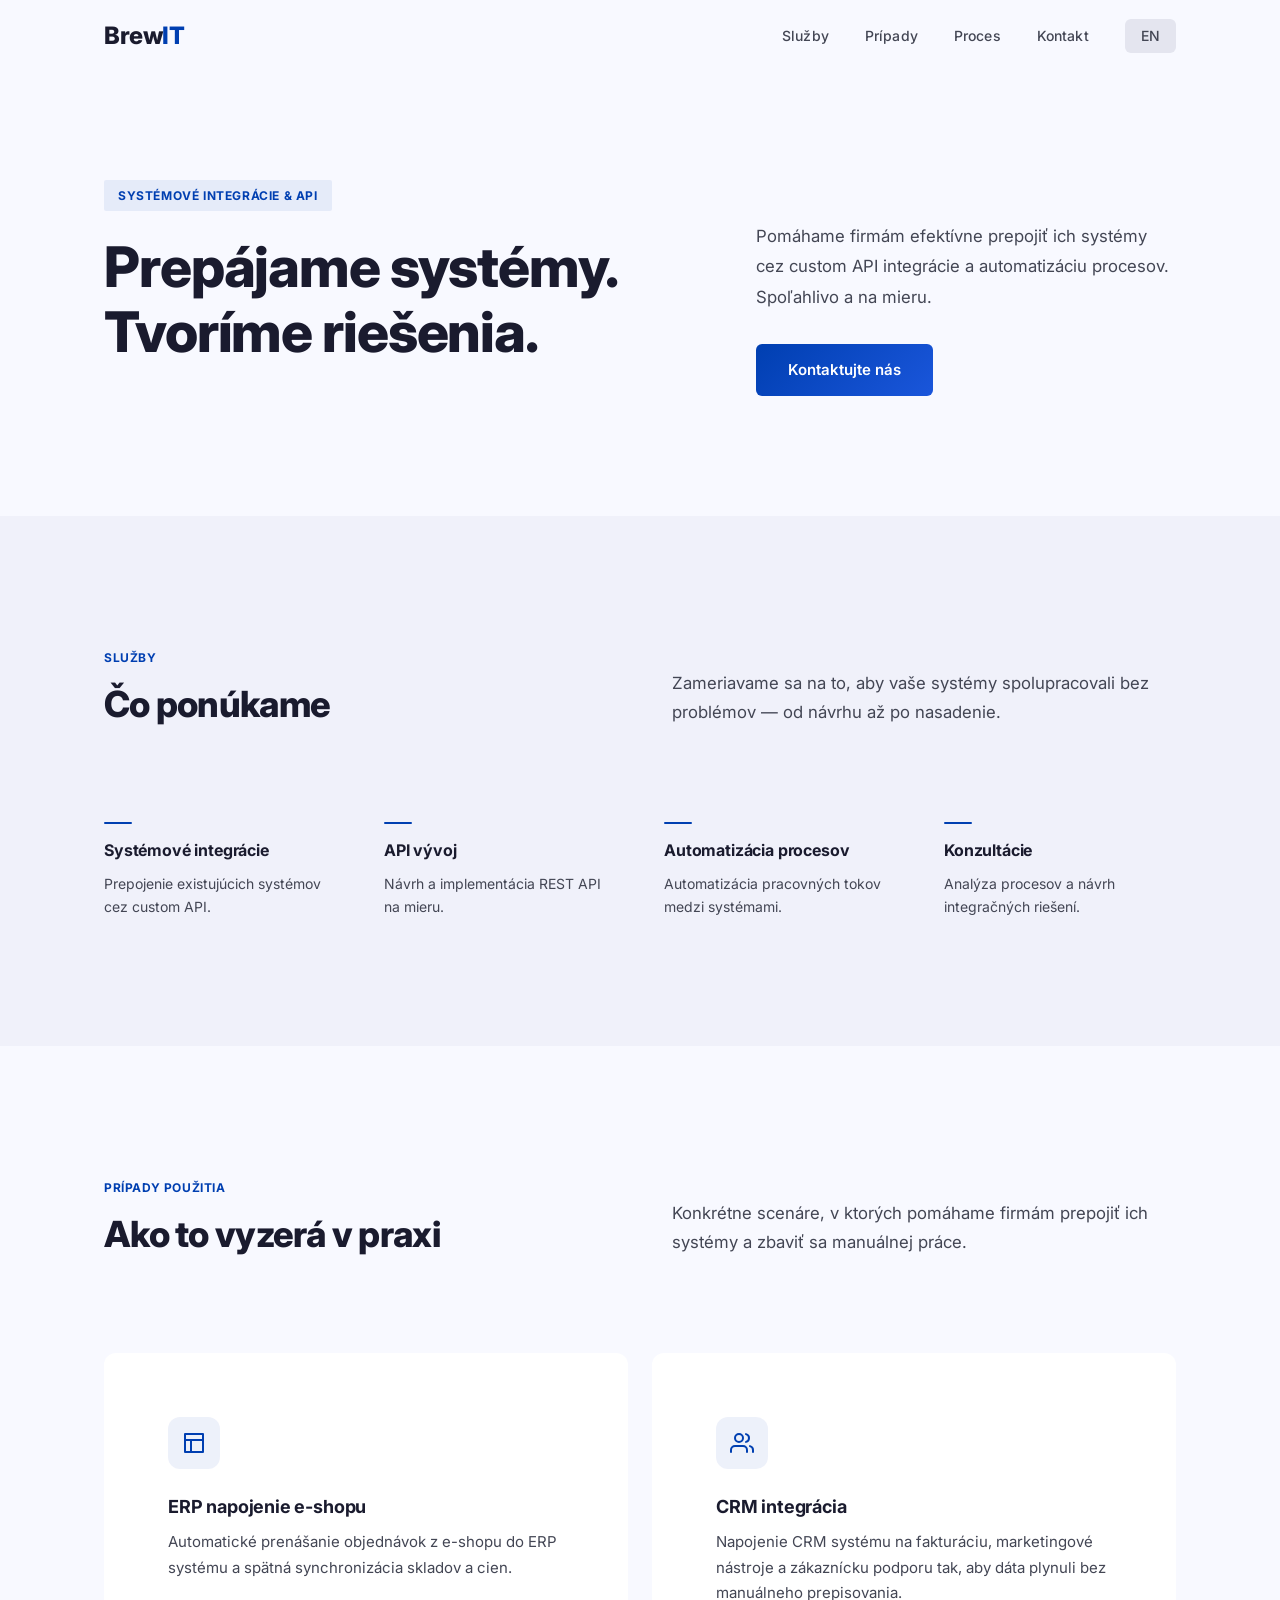
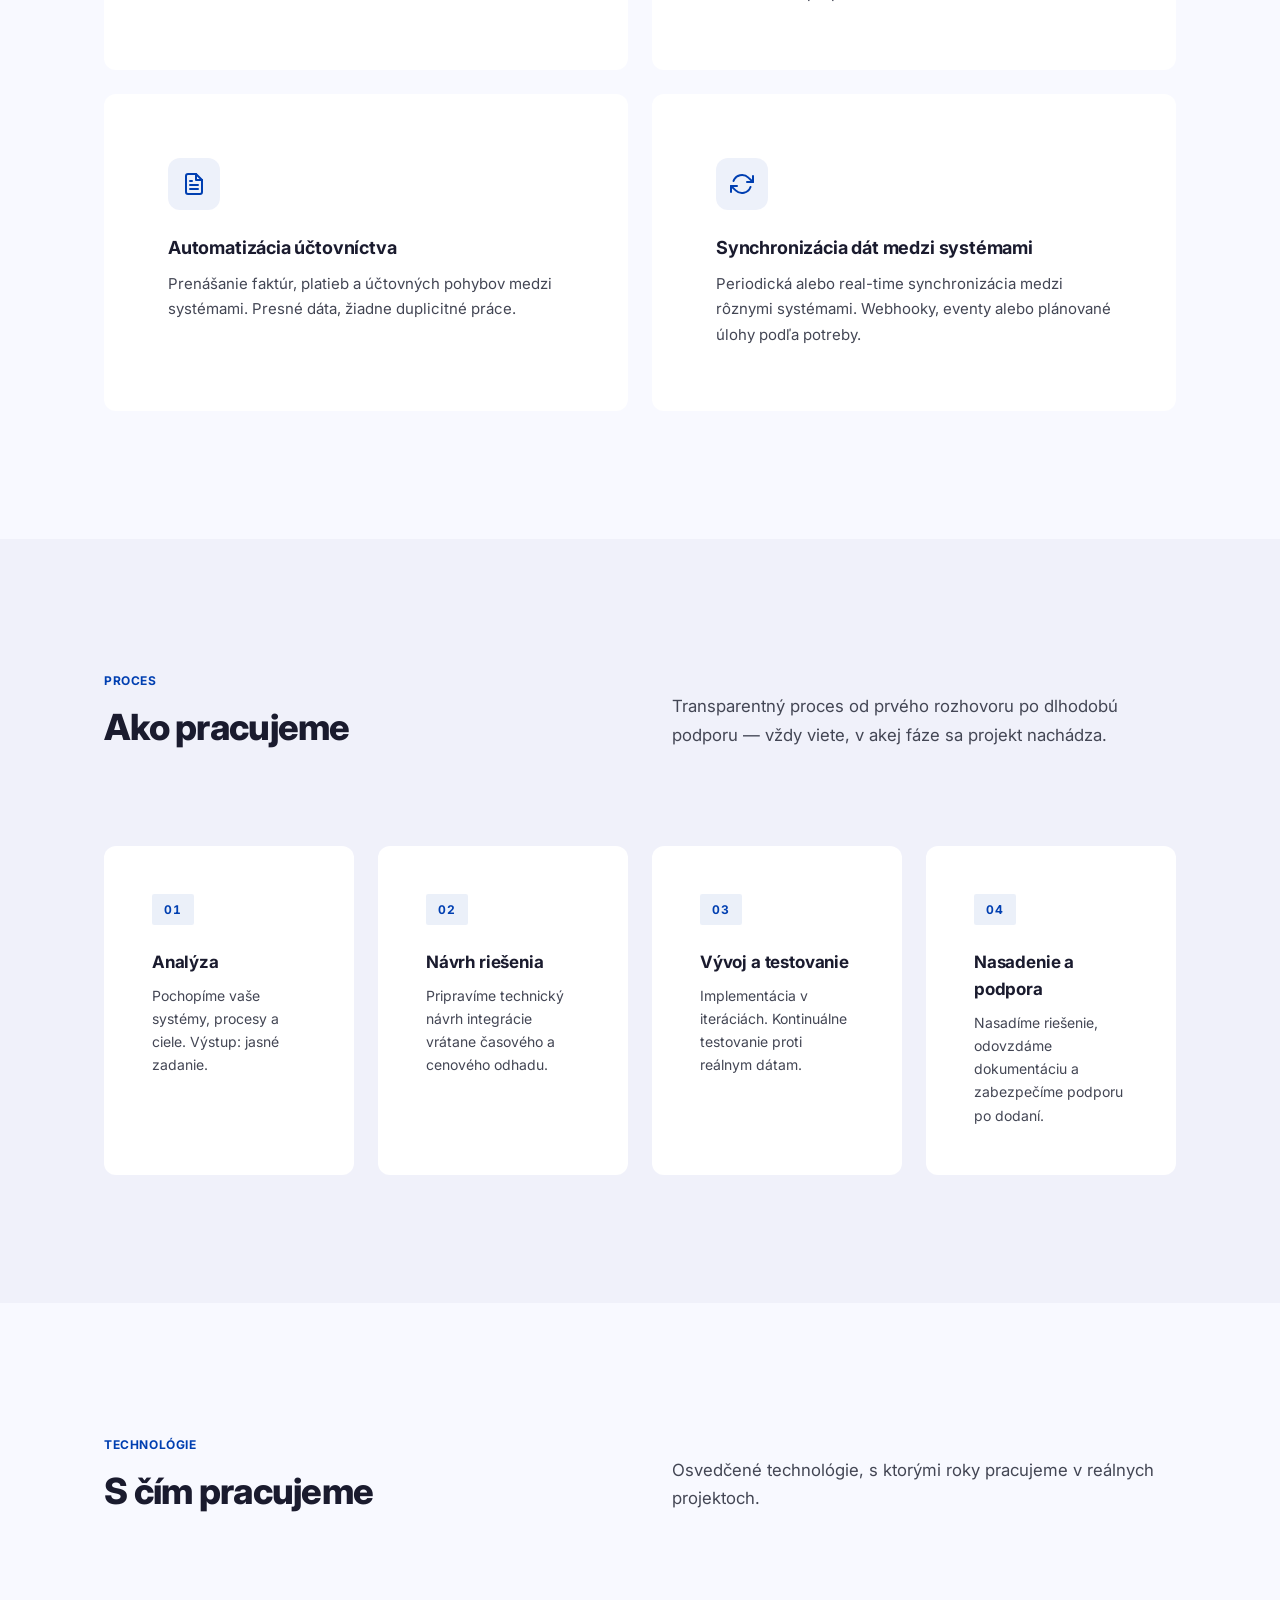
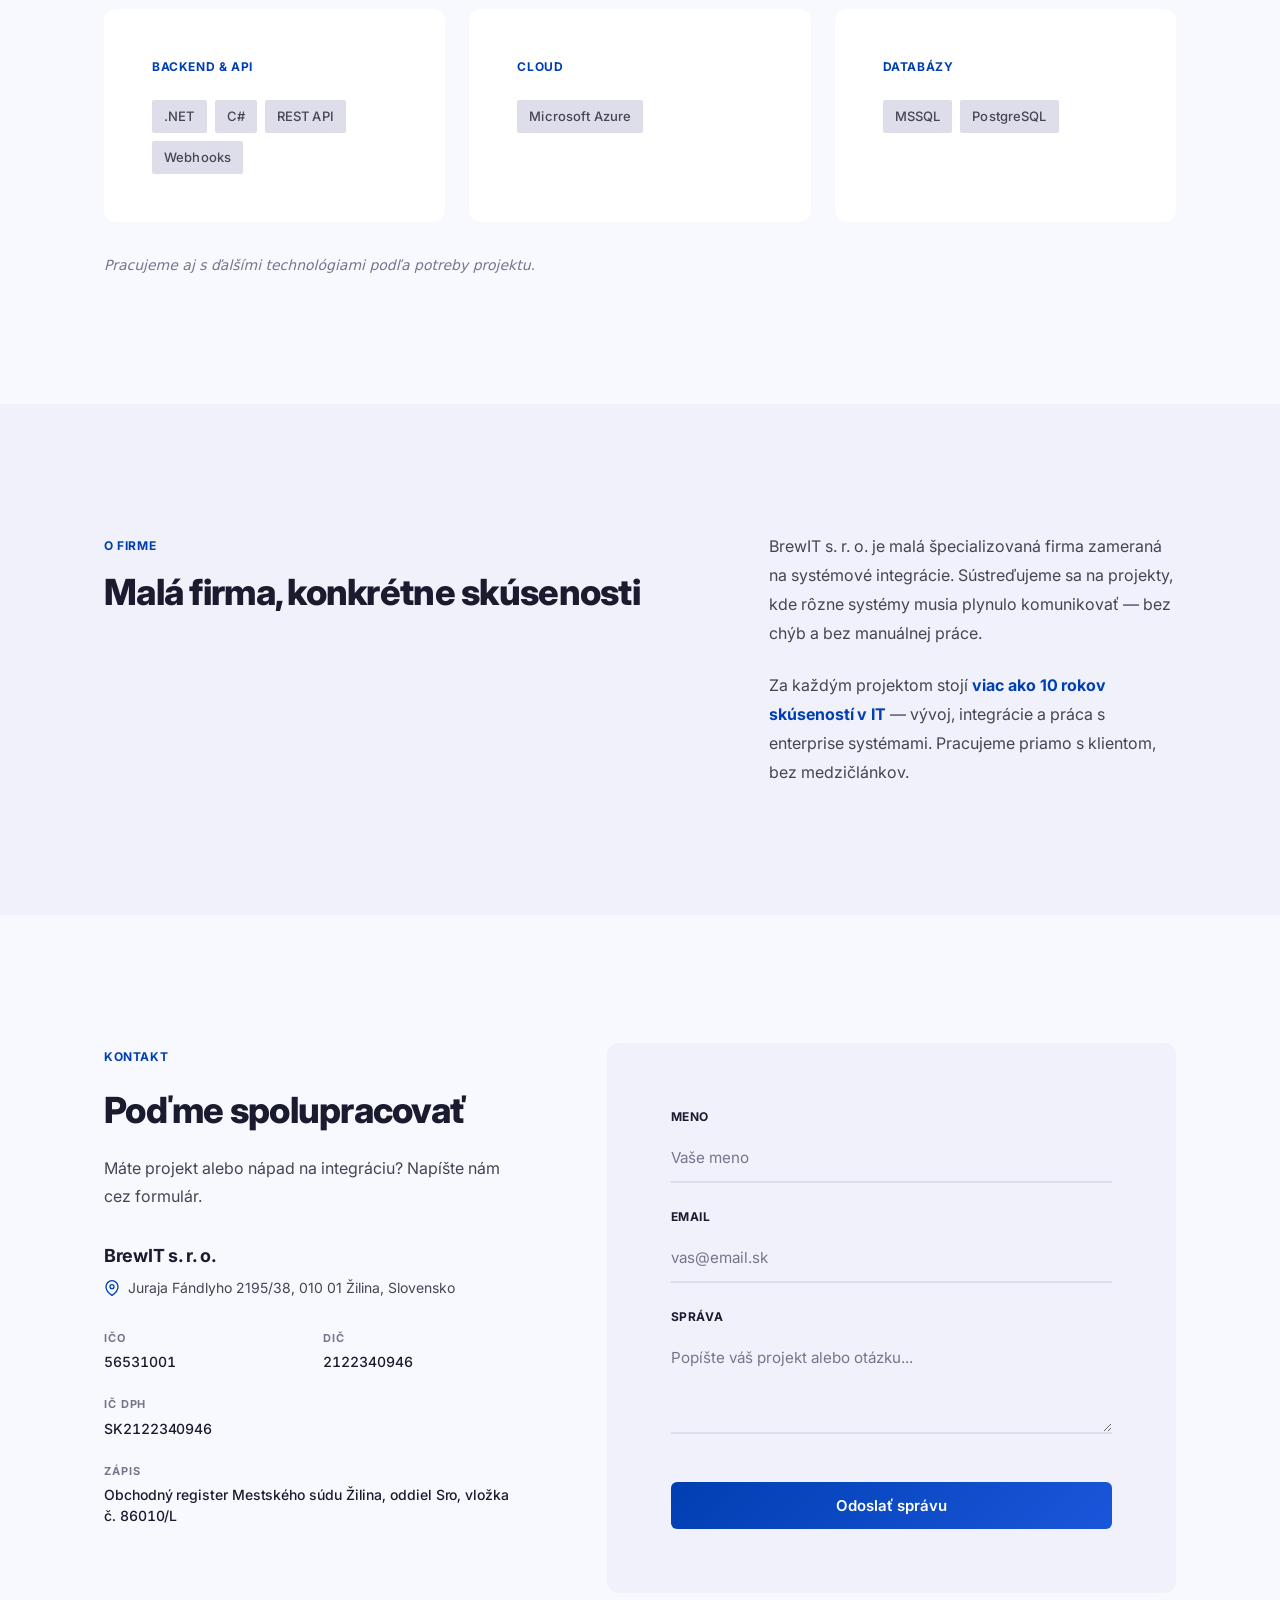
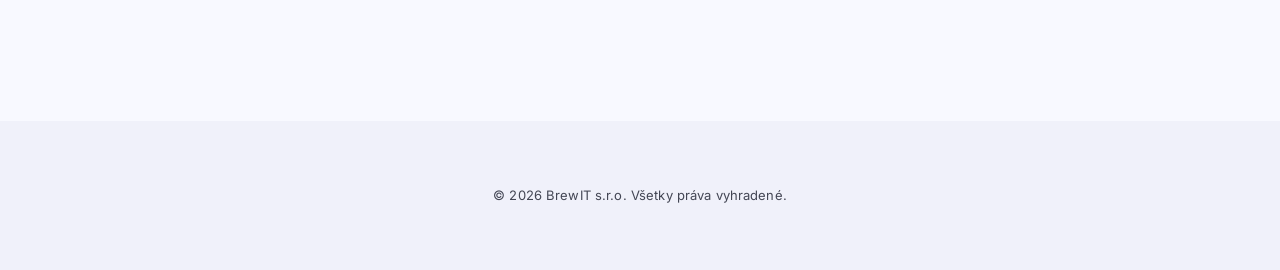
==== commit 04effaf0: "Reshape Services and add favicon plus OG image Turn Services from icon cards into a compact four-col" ====
--- a/index.html
+++ b/index.html
@@ -24,6 +24,13 @@
   <meta property="og:url" content="https://brewit.sk/">
   <meta property="og:locale" content="sk_SK">
   <meta property="og:site_name" content="BrewIT s.r.o.">
+  <meta property="og:image" content="https://brewit.sk/og-image.svg">
+  <meta property="og:image:width" content="1200">
+  <meta property="og:image:height" content="630">
+  <meta property="og:image:alt" content="BrewIT s.r.o. — Systémové integrácie & API vývoj">
+
+  <!-- Favicon -->
+  <link rel="icon" type="image/svg+xml" href="favicon.svg">
 
   <!-- Fonts -->
   <link rel="preconnect" href="https://fonts.googleapis.com">
@@ -96,40 +103,23 @@
           </div>
           <p>Zameriavame sa na to, aby vaše systémy spolupracovali bez problémov — od návrhu až po nasadenie.</p>
         </div>
-        <div class="services-grid">
-
-          <div class="service-card">
-            <div class="service-icon">
-              <svg viewBox="0 0 24 24"><path d="M4 6h16M4 12h16M4 18h16"/><circle cx="8" cy="6" r="2"/><circle cx="16" cy="12" r="2"/><circle cx="10" cy="18" r="2"/></svg>
-            </div>
+        <div class="services-strip">
+          <div class="service-pillar">
             <h3>Systémové integrácie</h3>
-            <p>Prepojenie existujúcich systémov cez custom API. Zabezpečíme plynulú komunikáciu medzi vašimi aplikáciami a externými službami.</p>
-          </div>
-
-          <div class="service-card">
-            <div class="service-icon">
-              <svg viewBox="0 0 24 24"><path d="M13 2L3 14h9l-1 8 10-12h-9l1-8z"/></svg>
-            </div>
+            <p>Prepojenie existujúcich systémov cez custom API.</p>
+          </div>
+          <div class="service-pillar">
             <h3>API vývoj</h3>
-            <p>Návrh a implementácia REST API na mieru. Od analýzy požiadaviek až po nasadenie a dokumentáciu.</p>
-          </div>
-
-          <div class="service-card">
-            <div class="service-icon">
-              <svg viewBox="0 0 24 24"><path d="M12 2v4m0 12v4M4.93 4.93l2.83 2.83m8.48 8.48l2.83 2.83M2 12h4m12 0h4M4.93 19.07l2.83-2.83m8.48-8.48l2.83-2.83"/><circle cx="12" cy="12" r="3"/></svg>
-            </div>
+            <p>Návrh a implementácia REST API na mieru.</p>
+          </div>
+          <div class="service-pillar">
             <h3>Automatizácia procesov</h3>
-            <p>Automatizácia pracovných tokov medzi systémami. Zníženie manuálnej práce a eliminácia chýb pri prenose dát.</p>
-          </div>
-
-          <div class="service-card">
-            <div class="service-icon">
-              <svg viewBox="0 0 24 24"><path d="M21 15a2 2 0 01-2 2H7l-4 4V5a2 2 0 012-2h14a2 2 0 012 2z"/></svg>
-            </div>
+            <p>Automatizácia pracovných tokov medzi systémami.</p>
+          </div>
+          <div class="service-pillar">
             <h3>Konzultácie</h3>
-            <p>Analýza vašich procesov a návrh integračných riešení. Pomôžeme vám nájsť optimálny spôsob prepojenia systémov.</p>
-          </div>
-
+            <p>Analýza procesov a návrh integračných riešení.</p>
+          </div>
         </div>
       </div>
     </section>
--- a/css/style.css
+++ b/css/style.css
@@ -291,24 +291,43 @@
   align-self: end;
 }
 
-.services-grid {
+.services-strip {
   display: grid;
-  grid-template-columns: repeat(2, 1fr);
-  gap: var(--space-md);
-}
-
-.service-card {
-  background: var(--surface-container-lowest);
-  border-radius: var(--radius-xl);
-  padding: var(--space-2xl);
-  transition: box-shadow 0.3s, transform 0.3s;
-}
-
-.service-card:hover {
-  transform: translateY(-2px);
-  box-shadow: 0 8px 40px rgba(26, 27, 46, 0.06);
-}
-
+  grid-template-columns: repeat(4, 1fr);
+  gap: var(--space-xl);
+}
+
+.service-pillar {
+  position: relative;
+  padding-top: var(--space-sm);
+}
+
+.service-pillar::before {
+  content: '';
+  position: absolute;
+  top: 0;
+  left: 0;
+  width: 28px;
+  height: 2px;
+  background: var(--primary);
+  border-radius: var(--radius-sm);
+}
+
+.service-pillar h3 {
+  font-size: 1rem;
+  font-weight: 700;
+  color: var(--on-surface);
+  margin-bottom: var(--space-xs);
+  letter-spacing: -0.01em;
+}
+
+.service-pillar p {
+  color: var(--on-surface-variant);
+  font-size: 0.875rem;
+  line-height: 1.65;
+}
+
+/* Service icon (used by Use Cases) */
 .service-icon {
   width: 52px;
   height: 52px;
@@ -328,19 +347,6 @@
   stroke-width: 2;
   stroke-linecap: round;
   stroke-linejoin: round;
-}
-
-.service-card h3 {
-  font-size: 1.125rem;
-  font-weight: 700;
-  color: var(--on-surface);
-  margin-bottom: var(--space-xs);
-}
-
-.service-card p {
-  color: var(--on-surface-variant);
-  font-size: 0.938rem;
-  line-height: 1.7;
 }
 
 /* --- Use Cases — Tonal Layering --- */
@@ -751,8 +757,9 @@
     gap: var(--space-sm);
   }
 
-  .services-grid {
+  .services-strip {
     grid-template-columns: 1fr;
+    gap: var(--space-lg);
   }
 
   .contact-wrapper {
@@ -779,6 +786,11 @@
 }
 
 @media (min-width: 769px) and (max-width: 1024px) {
+  .services-strip {
+    grid-template-columns: repeat(2, 1fr);
+    gap: var(--space-xl);
+  }
+
   .process-steps {
     grid-template-columns: repeat(2, 1fr);
   }
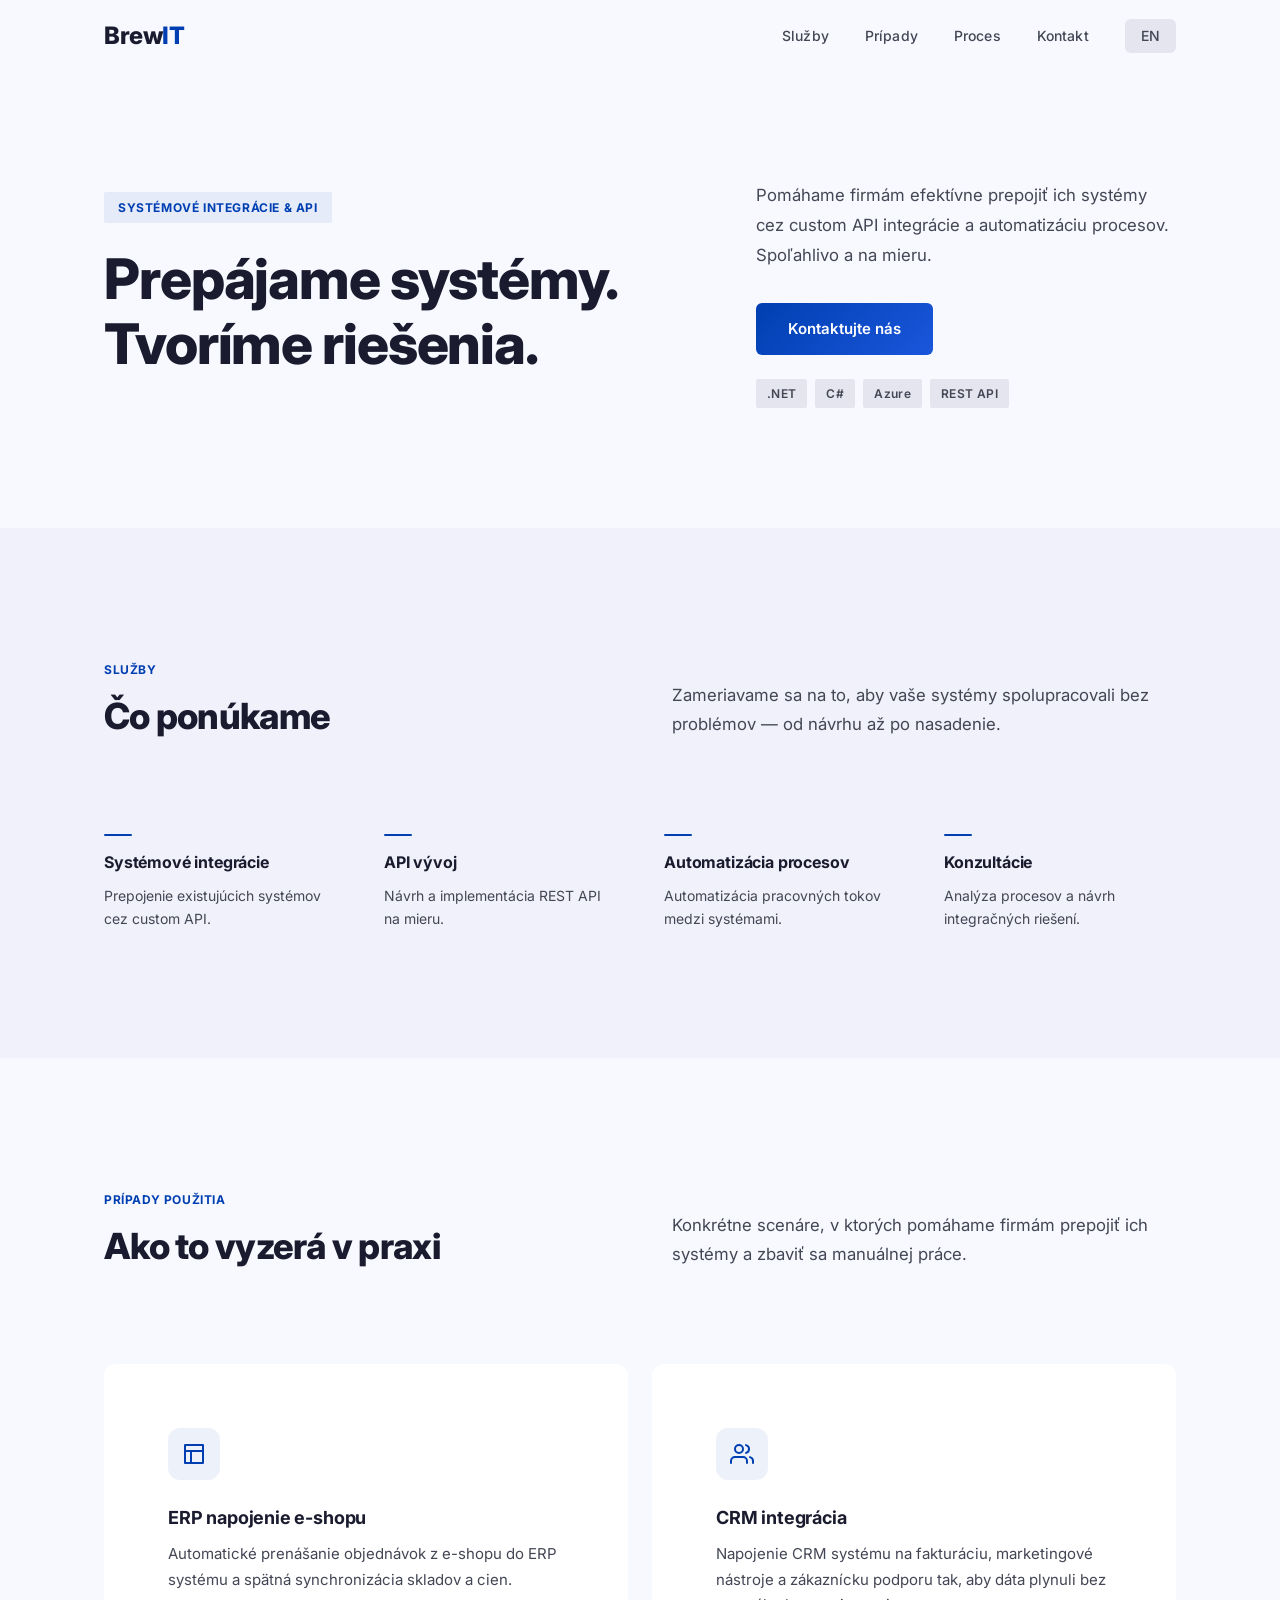
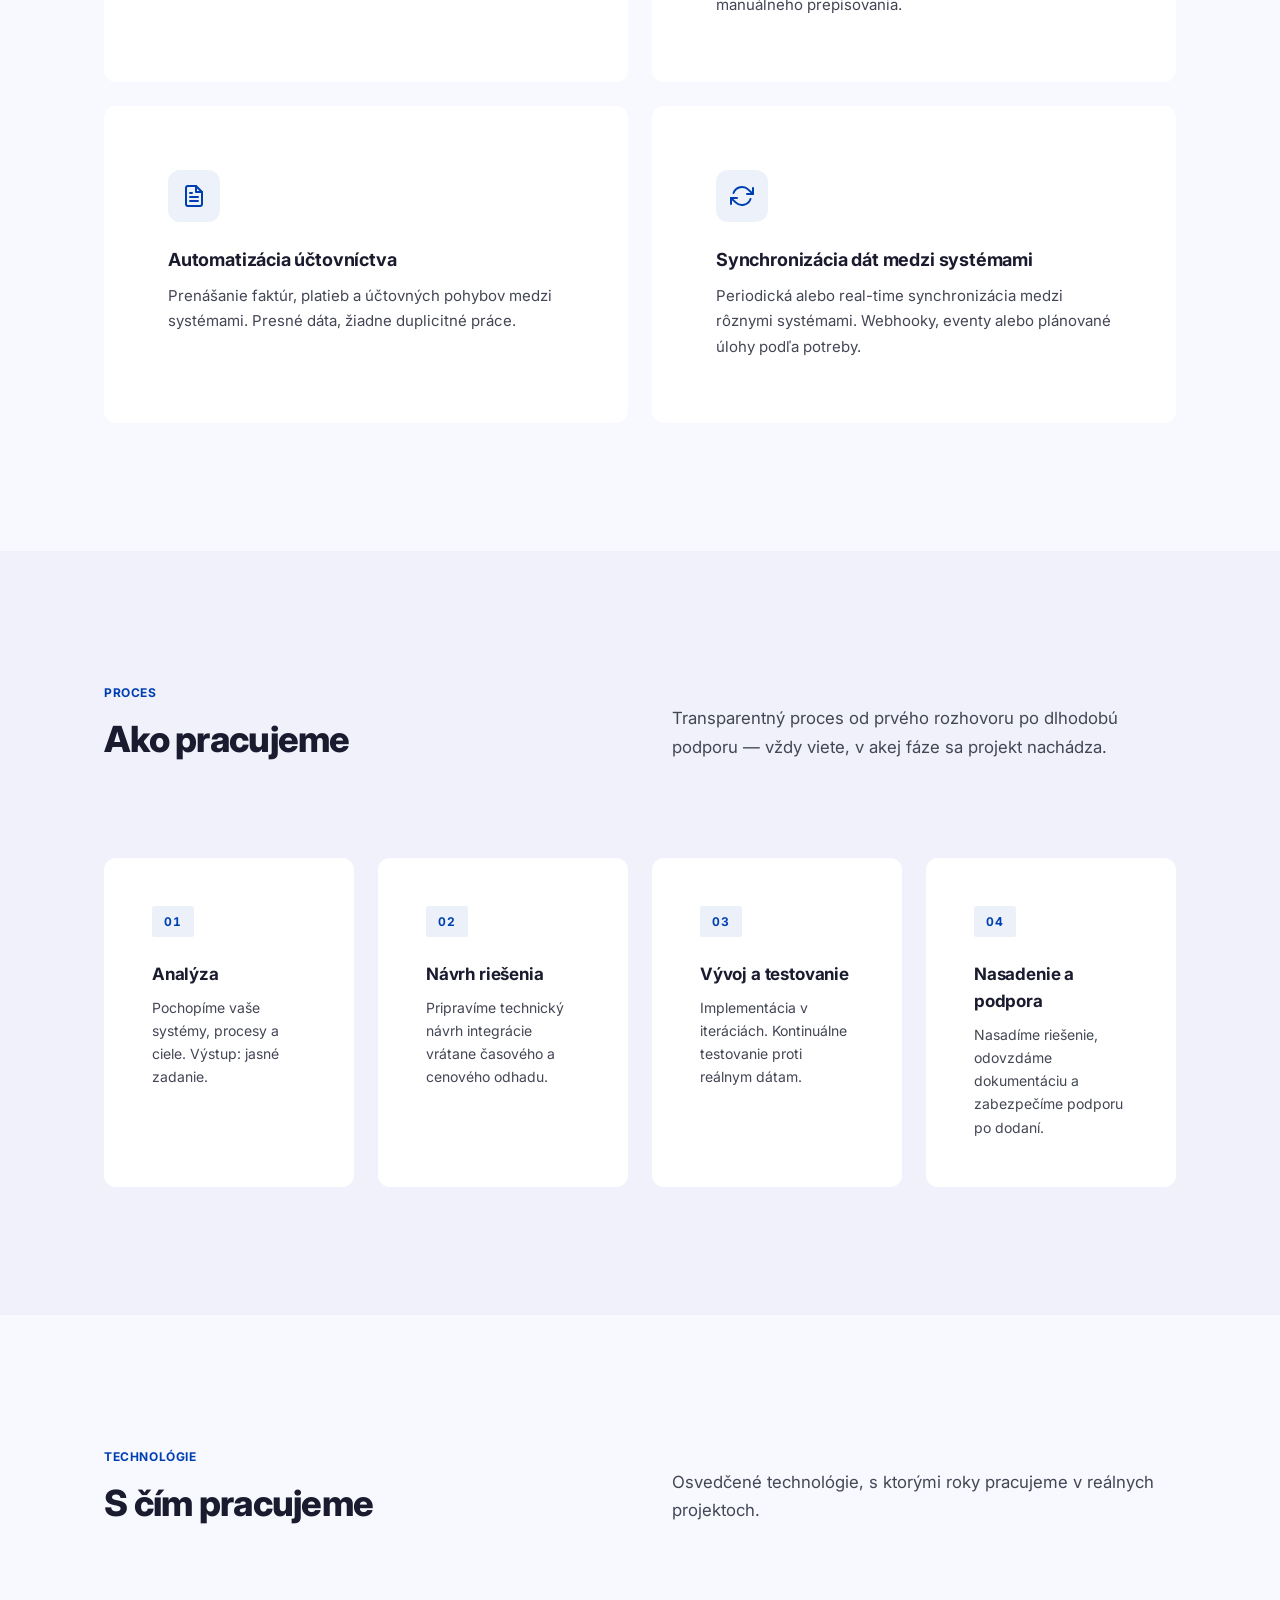
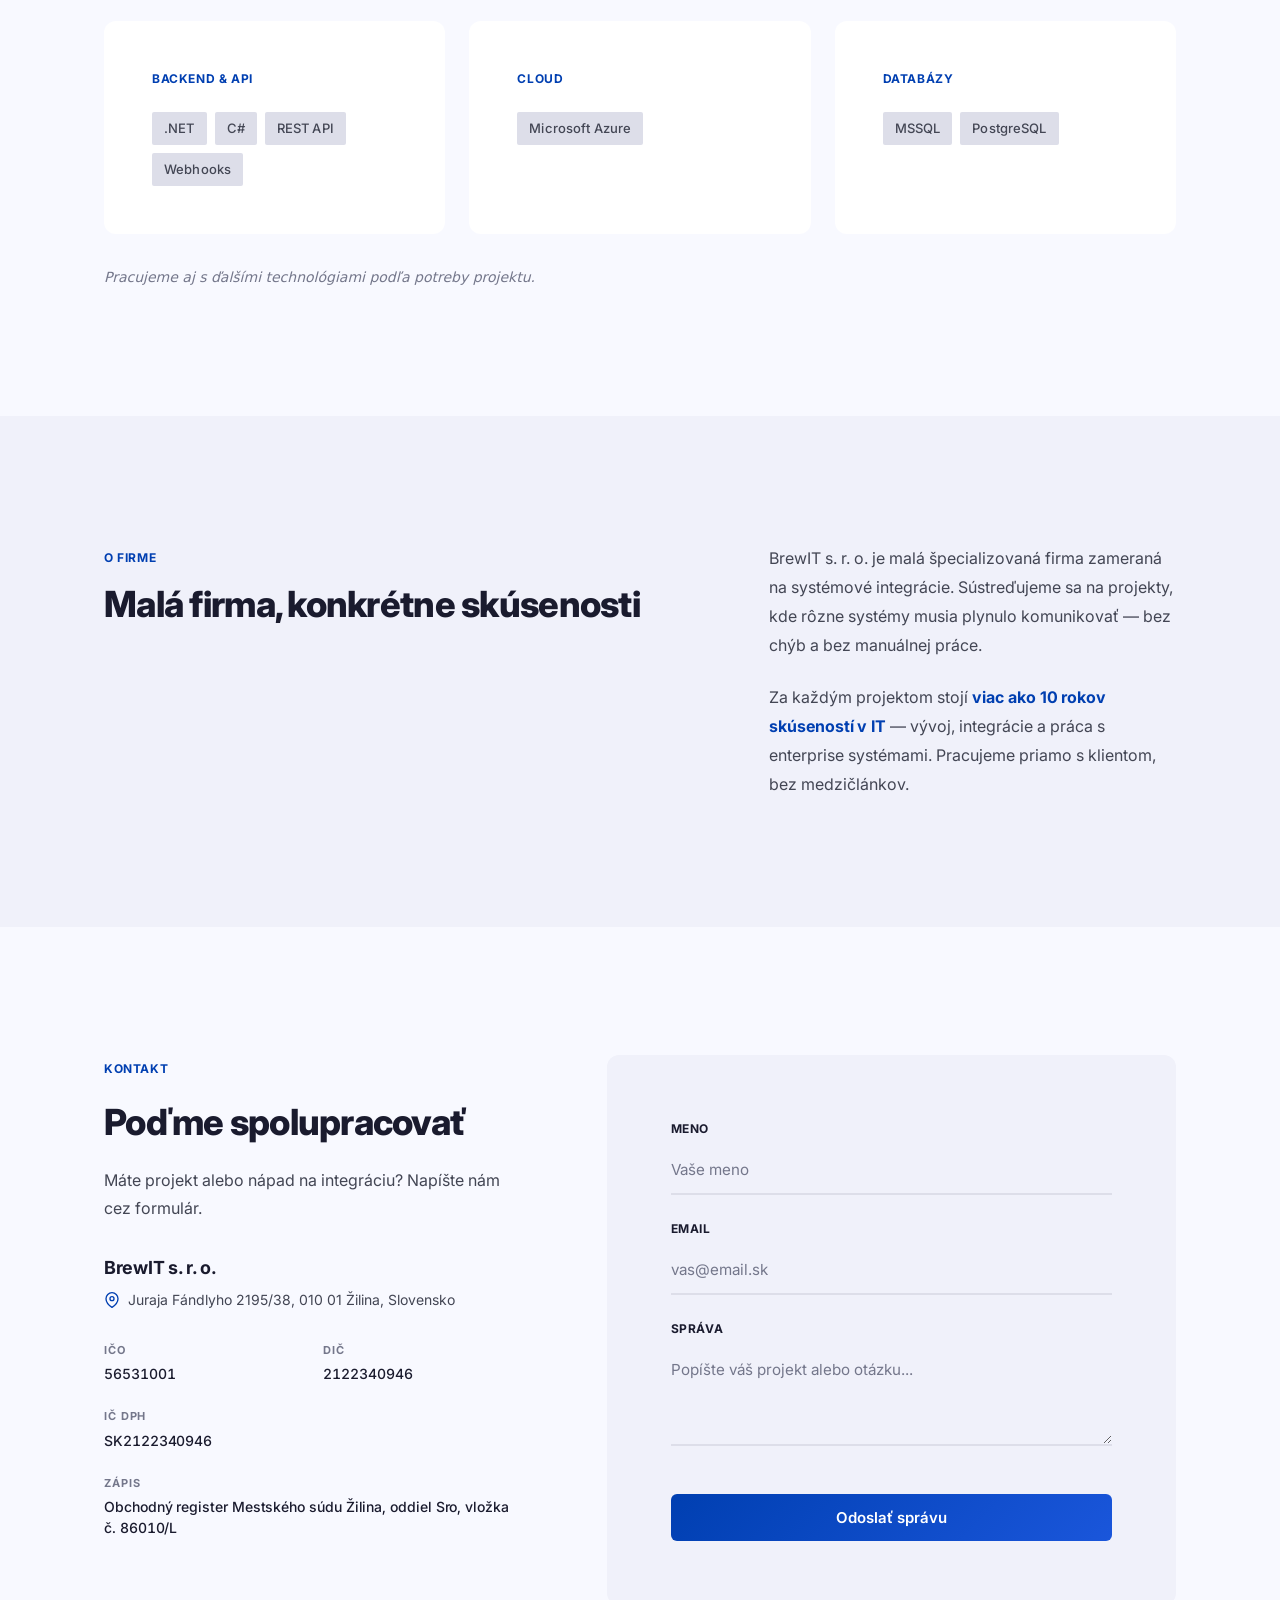
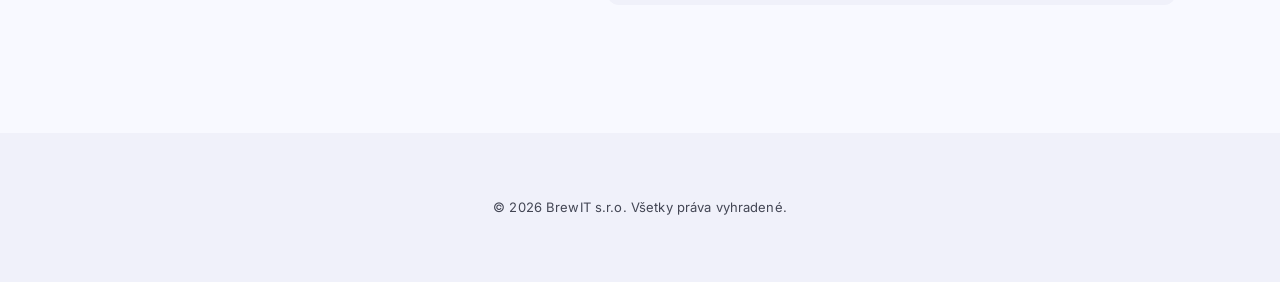
==== commit 3c0a7b2d: "Polish UX and accessibility Switch the contact form to an AJAX submission via Formspree so users sta" ====
--- a/index.html
+++ b/index.html
@@ -56,6 +56,8 @@
   </script>
 </head>
 <body>
+
+  <a href="#main" class="skip-link">Preskočiť na obsah</a>
 
   <!-- Header -->
   <header class="header" id="header">
@@ -76,7 +78,7 @@
     </div>
   </header>
 
-  <main>
+  <main id="main">
     <!-- Hero — Asymmetric -->
     <section class="hero">
       <div class="container">
@@ -88,6 +90,12 @@
           <div class="hero-right">
             <p>Pomáhame firmám efektívne prepojiť ich systémy cez custom API integrácie a automatizáciu procesov. Spoľahlivo a na mieru.</p>
             <a href="#kontakt" class="btn btn-primary">Kontaktujte nás</a>
+            <div class="hero-chips" aria-label="Kľúčové technológie">
+              <span class="hero-chip">.NET</span>
+              <span class="hero-chip">C#</span>
+              <span class="hero-chip">Azure</span>
+              <span class="hero-chip">REST API</span>
+            </div>
           </div>
         </div>
       </div>
@@ -138,7 +146,7 @@
 
           <div class="use-case-card">
             <div class="service-icon">
-              <svg viewBox="0 0 24 24"><path d="M3 3h18v18H3z"/><path d="M3 9h18M9 21V9"/></svg>
+              <svg aria-hidden="true" viewBox="0 0 24 24"><path d="M3 3h18v18H3z"/><path d="M3 9h18M9 21V9"/></svg>
             </div>
             <h3>ERP napojenie e-shopu</h3>
             <p>Automatické prenášanie objednávok z e-shopu do ERP systému a spätná synchronizácia skladov a cien.</p>
@@ -146,7 +154,7 @@
 
           <div class="use-case-card">
             <div class="service-icon">
-              <svg viewBox="0 0 24 24"><path d="M17 21v-2a4 4 0 00-4-4H5a4 4 0 00-4 4v2"/><circle cx="9" cy="7" r="4"/><path d="M23 21v-2a4 4 0 00-3-3.87M16 3.13a4 4 0 010 7.75"/></svg>
+              <svg aria-hidden="true" viewBox="0 0 24 24"><path d="M17 21v-2a4 4 0 00-4-4H5a4 4 0 00-4 4v2"/><circle cx="9" cy="7" r="4"/><path d="M23 21v-2a4 4 0 00-3-3.87M16 3.13a4 4 0 010 7.75"/></svg>
             </div>
             <h3>CRM integrácia</h3>
             <p>Napojenie CRM systému na fakturáciu, marketingové nástroje a zákaznícku podporu tak, aby dáta plynuli bez manuálneho prepisovania.</p>
@@ -154,7 +162,7 @@
 
           <div class="use-case-card">
             <div class="service-icon">
-              <svg viewBox="0 0 24 24"><path d="M14 2H6a2 2 0 00-2 2v16a2 2 0 002 2h12a2 2 0 002-2V8z"/><path d="M14 2v6h6M16 13H8M16 17H8M10 9H8"/></svg>
+              <svg aria-hidden="true" viewBox="0 0 24 24"><path d="M14 2H6a2 2 0 00-2 2v16a2 2 0 002 2h12a2 2 0 002-2V8z"/><path d="M14 2v6h6M16 13H8M16 17H8M10 9H8"/></svg>
             </div>
             <h3>Automatizácia účtovníctva</h3>
             <p>Prenášanie faktúr, platieb a účtovných pohybov medzi systémami. Presné dáta, žiadne duplicitné práce.</p>
@@ -162,7 +170,7 @@
 
           <div class="use-case-card">
             <div class="service-icon">
-              <svg viewBox="0 0 24 24"><path d="M23 4v6h-6M1 20v-6h6"/><path d="M3.51 9a9 9 0 0114.85-3.36L23 10M1 14l4.64 4.36A9 9 0 0020.49 15"/></svg>
+              <svg aria-hidden="true" viewBox="0 0 24 24"><path d="M23 4v6h-6M1 20v-6h6"/><path d="M3.51 9a9 9 0 0114.85-3.36L23 10M1 14l4.64 4.36A9 9 0 0020.49 15"/></svg>
             </div>
             <h3>Synchronizácia dát medzi systémami</h3>
             <p>Periodická alebo real-time synchronizácia medzi rôznymi systémami. Webhooky, eventy alebo plánované úlohy podľa potreby.</p>
@@ -283,7 +291,7 @@
               <div class="billing-header">
                 <div class="billing-name">BrewIT s. r. o.</div>
                 <div class="billing-address">
-                  <svg viewBox="0 0 24 24"><path d="M21 10c0 7-9 13-9 13s-9-6-9-13a9 9 0 0118 0z"/><circle cx="12" cy="10" r="3"/></svg>
+                  <svg aria-hidden="true" viewBox="0 0 24 24"><path d="M21 10c0 7-9 13-9 13s-9-6-9-13a9 9 0 0118 0z"/><circle cx="12" cy="10" r="3"/></svg>
                   <span>Juraja Fándlyho 2195/38, 010 01 Žilina, Slovensko</span>
                 </div>
               </div>
@@ -322,8 +330,14 @@
               <label for="message">Správa</label>
               <textarea id="message" name="message" required placeholder="Popíšte váš projekt alebo otázku..."></textarea>
             </div>
+            <p class="form-error" role="alert" hidden></p>
             <button type="submit" class="btn btn-primary">Odoslať správu</button>
           </form>
+          <div class="form-success" role="status" hidden>
+            <span class="section-label">Odoslané</span>
+            <h3>Ďakujeme za vašu správu.</h3>
+            <p>Dostali sme ju a ozveme sa vám čoskoro.</p>
+          </div>
         </div>
       </div>
     </section>
--- a/css/style.css
+++ b/css/style.css
@@ -70,6 +70,27 @@
 img {
   max-width: 100%;
   display: block;
+}
+
+/* --- Skip Link (A11y) --- */
+.skip-link {
+  position: absolute;
+  top: 0;
+  left: 0;
+  transform: translateY(-120%);
+  padding: 12px 20px;
+  background: var(--primary);
+  color: var(--on-primary);
+  font-size: 0.875rem;
+  font-weight: 600;
+  border-radius: 0 0 var(--radius-md) 0;
+  z-index: 1000;
+  transition: transform 0.2s;
+}
+
+.skip-link:focus {
+  transform: translateY(0);
+  outline: none;
 }
 
 /* --- Container --- */
@@ -221,6 +242,23 @@
   margin-bottom: var(--space-lg);
 }
 
+.hero-chips {
+  display: flex;
+  flex-wrap: wrap;
+  gap: 8px;
+  margin-top: var(--space-md);
+}
+
+.hero-chip {
+  font-size: 0.75rem;
+  font-weight: 600;
+  letter-spacing: 0.03em;
+  color: var(--on-surface-variant);
+  background: var(--surface-container-high);
+  padding: 5px 11px;
+  border-radius: var(--radius-sm);
+}
+
 .btn {
   display: inline-block;
   padding: 14px 32px;
@@ -648,6 +686,35 @@
   padding: var(--space-2xl);
 }
 
+.form-error {
+  margin-bottom: var(--space-sm);
+  padding: 10px 14px;
+  background: rgba(220, 38, 38, 0.08);
+  color: #b91c1c;
+  font-size: 0.875rem;
+  border-radius: var(--radius-md);
+}
+
+.form-success {
+  background: var(--surface-container-low);
+  border-radius: var(--radius-xl);
+  padding: var(--space-2xl);
+}
+
+.form-success h3 {
+  font-size: 1.375rem;
+  font-weight: 800;
+  color: var(--on-surface);
+  letter-spacing: -0.02em;
+  margin: var(--space-xs) 0 var(--space-sm);
+}
+
+.form-success p {
+  color: var(--on-surface-variant);
+  font-size: 0.975rem;
+  line-height: 1.7;
+}
+
 .form-group {
   margin-bottom: var(--space-md);
 }
@@ -695,6 +762,34 @@
 .contact-form .btn {
   width: 100%;
   margin-top: var(--space-sm);
+}
+
+/* --- Thank You — Confirmation Page --- */
+.thanks {
+  padding: 200px 0 var(--space-4xl);
+  min-height: calc(100vh - var(--header-height));
+  display: flex;
+  align-items: center;
+}
+
+.thanks-content {
+  max-width: 640px;
+}
+
+.thanks-content h1 {
+  font-size: clamp(2rem, 4vw, 2.75rem);
+  font-weight: 800;
+  color: var(--on-surface);
+  letter-spacing: -0.02em;
+  line-height: 1.2;
+  margin-bottom: var(--space-md);
+}
+
+.thanks-content p {
+  font-size: 1.05rem;
+  color: var(--on-surface-variant);
+  line-height: 1.7;
+  margin-bottom: var(--space-lg);
 }
 
 /* --- Footer — Subtle Separation --- */
@@ -801,10 +896,6 @@
     font-size: 1.875rem;
   }
 
-  .service-card {
-    padding: var(--space-lg);
-  }
-
   .contact-form {
     padding: var(--space-lg);
   }
@@ -820,3 +911,15 @@
     padding: var(--space-lg);
   }
 }
+
+/* --- Reduced Motion (A11y) --- */
+@media (prefers-reduced-motion: reduce) {
+  *,
+  *::before,
+  *::after {
+    animation-duration: 0.01ms !important;
+    animation-iteration-count: 1 !important;
+    transition-duration: 0.01ms !important;
+    scroll-behavior: auto !important;
+  }
+}
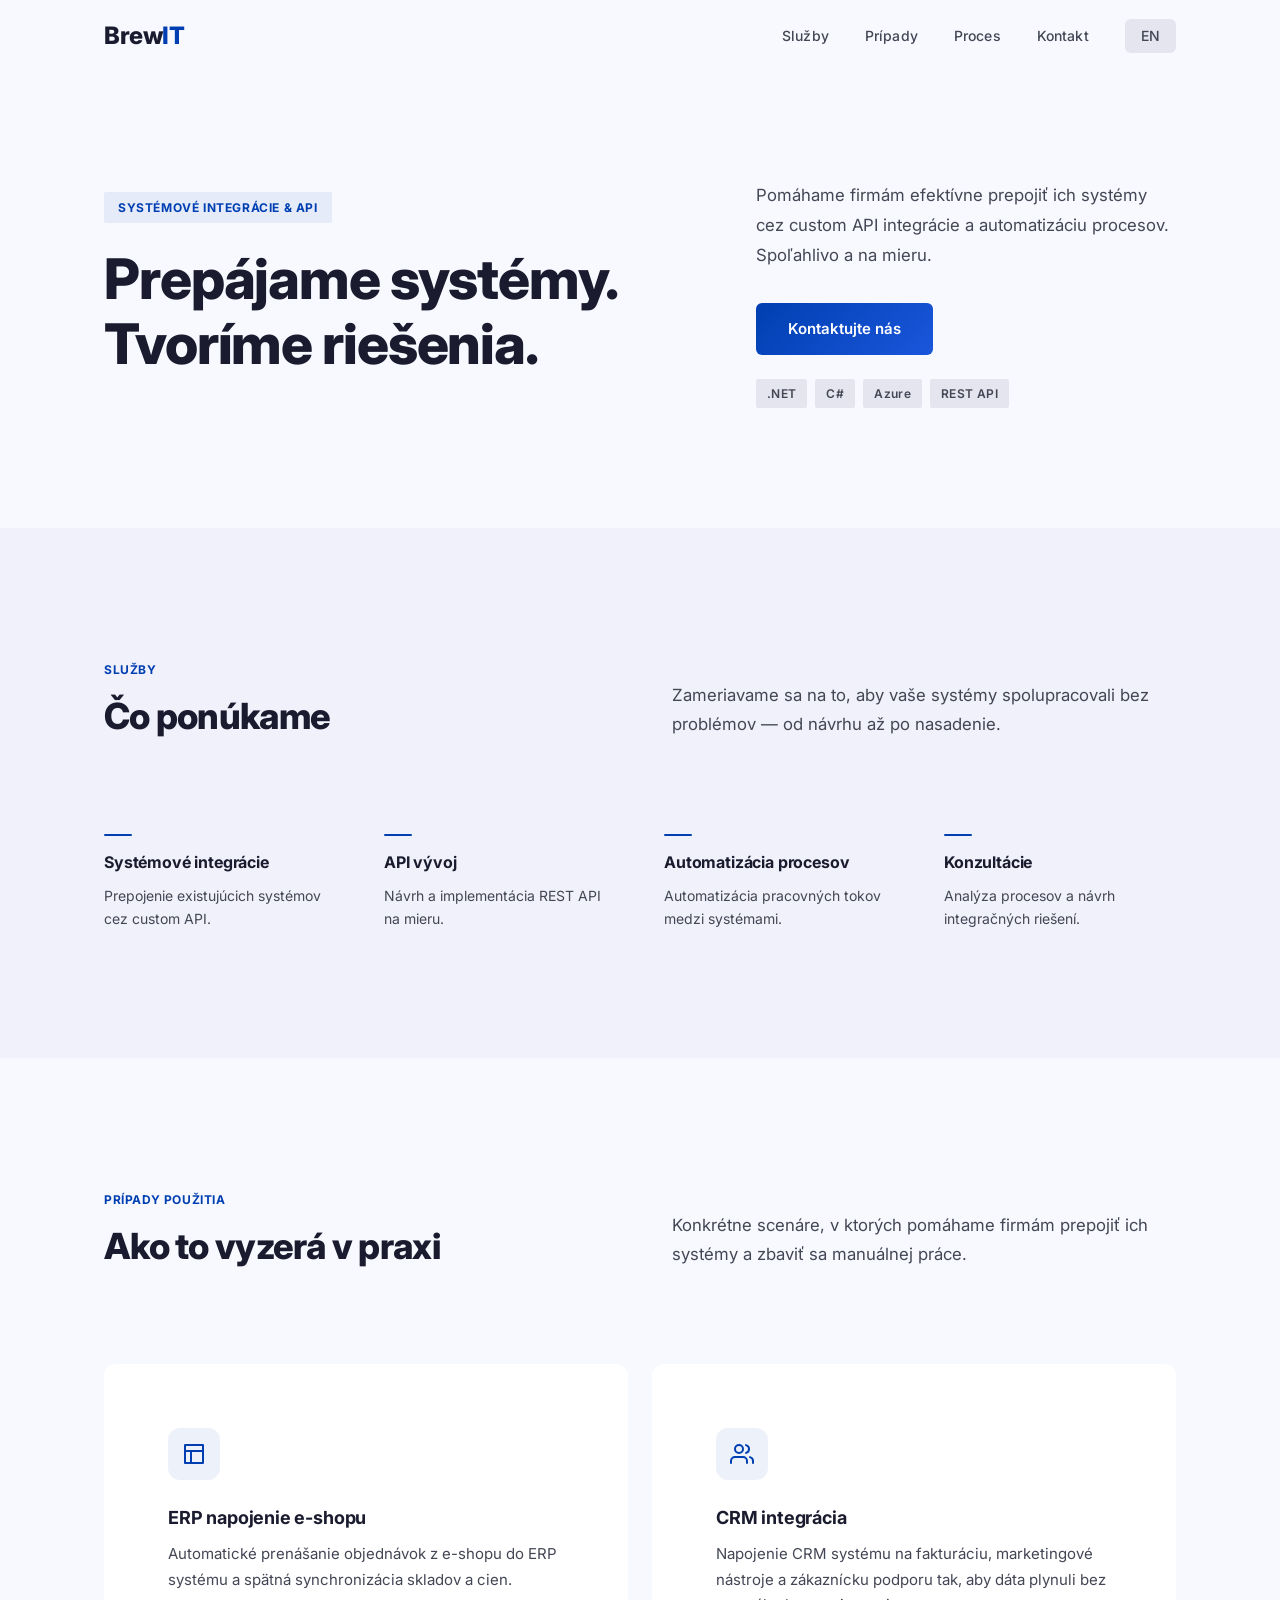
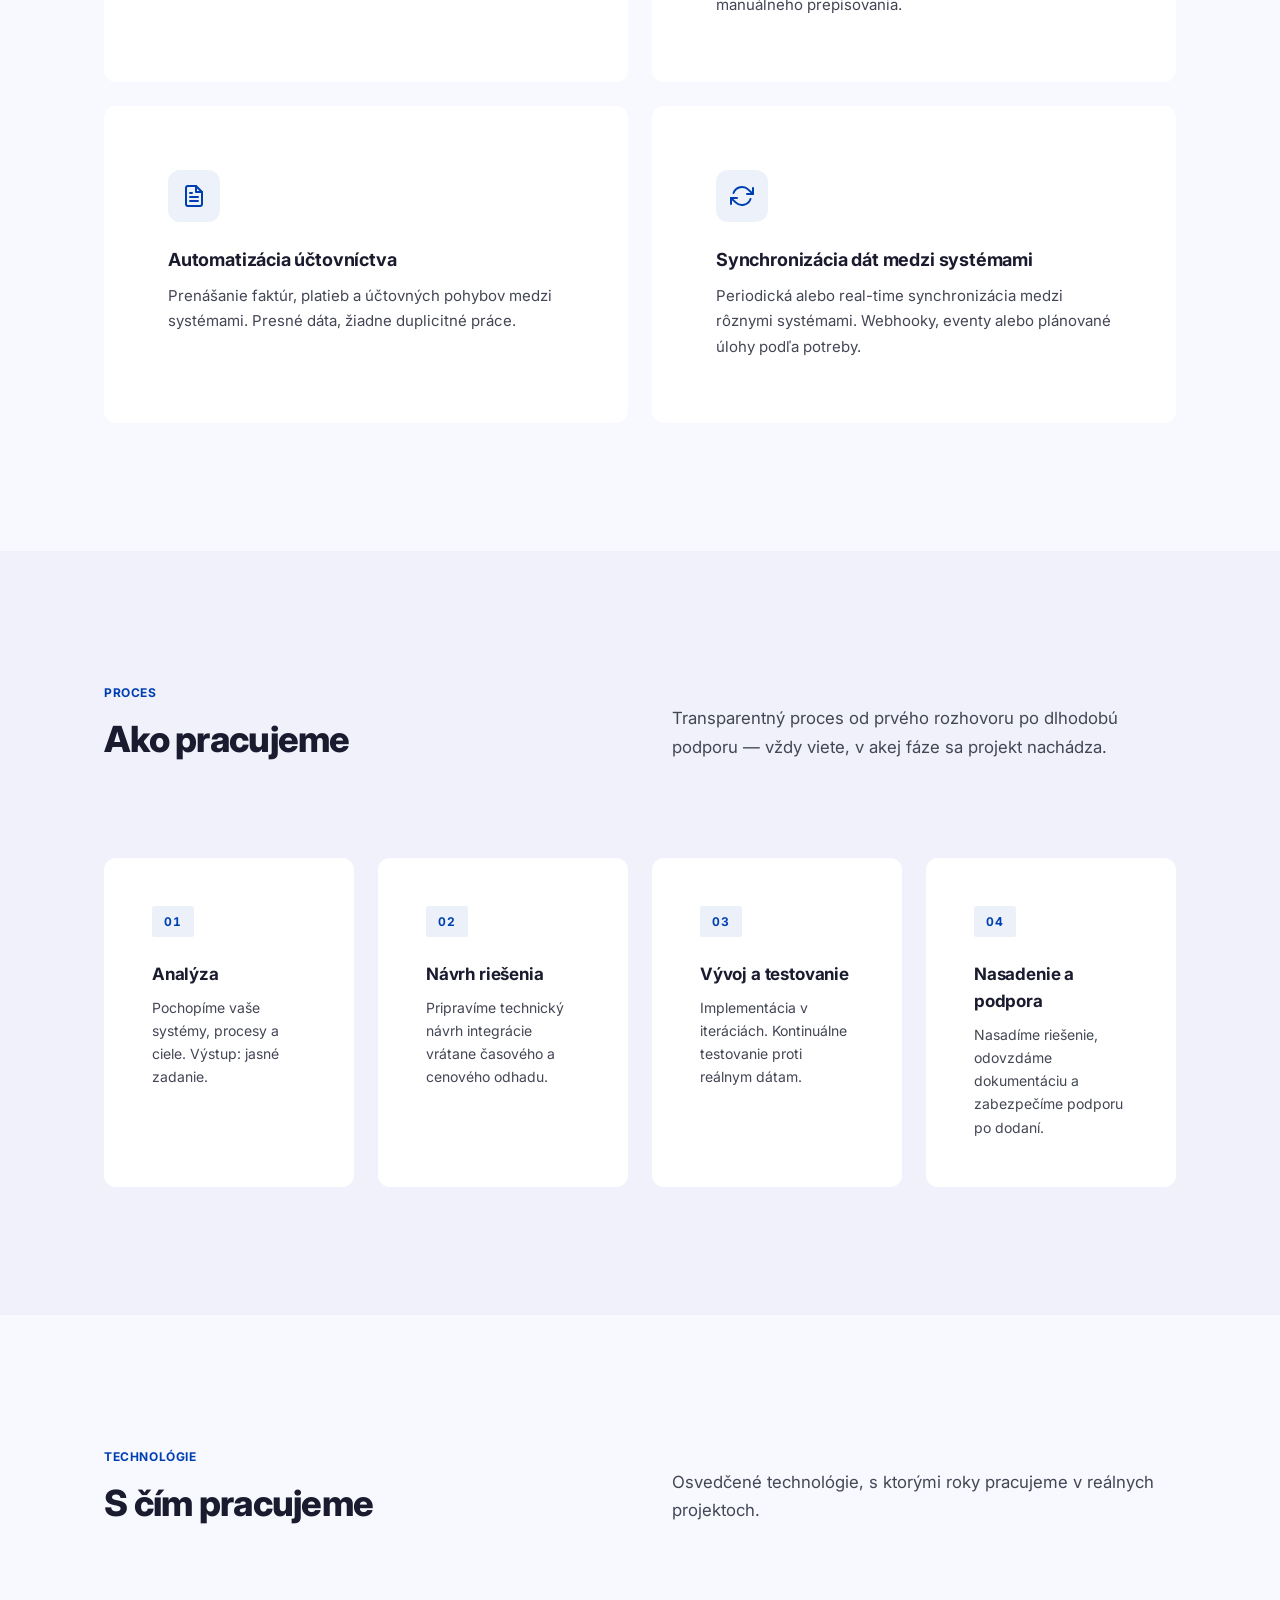
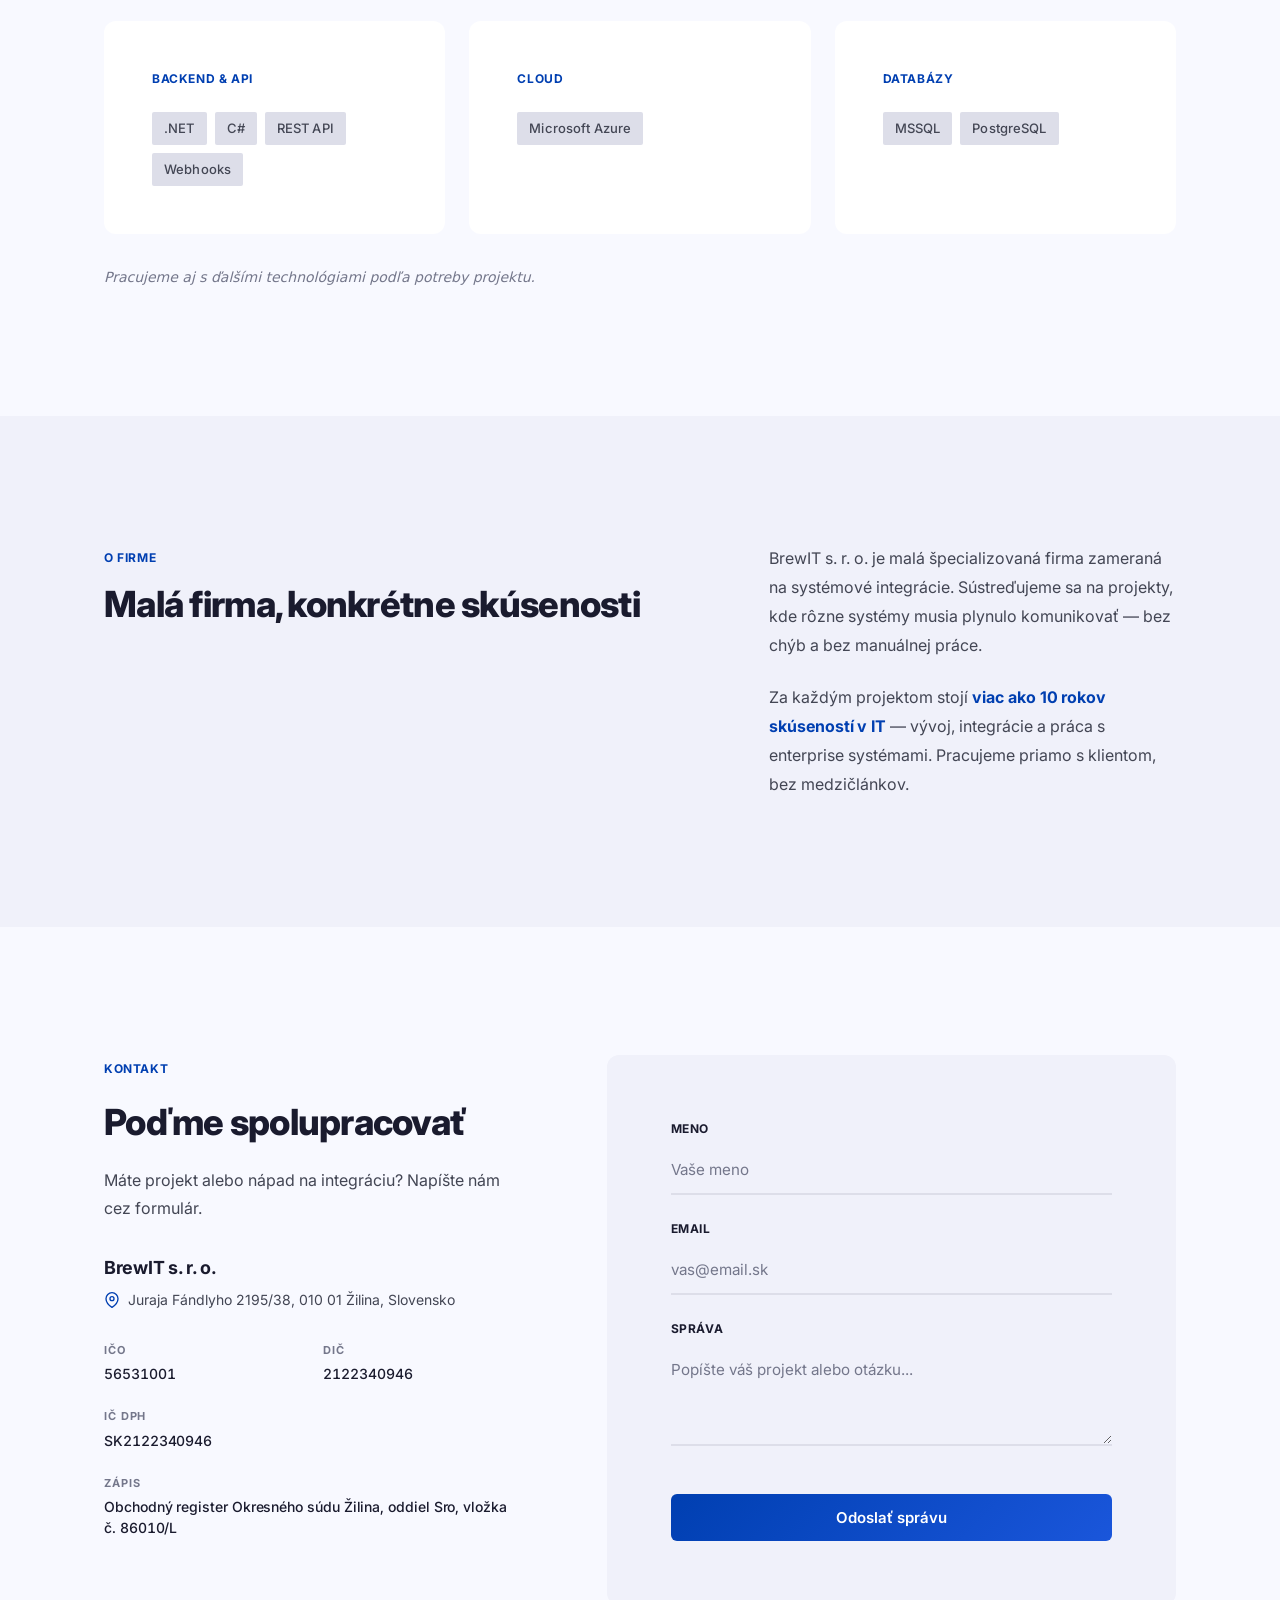
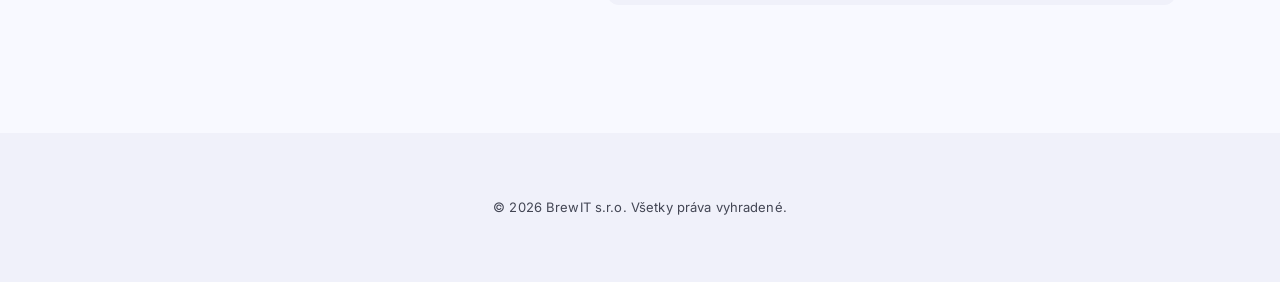
==== commit ffc6e162: "Fix registry court name to match ORSR record Change "Mestského súdu Žilina" to "Okresného súdu Žilin" ====
--- a/index.html
+++ b/index.html
@@ -62,13 +62,13 @@
   <!-- Header -->
   <header class="header" id="header">
     <div class="container">
-      <a href="index.html" class="logo">Brew<span>IT</span></a>
+      <a href="/" class="logo">Brew<span>IT</span></a>
       <nav class="nav" id="nav">
         <a href="#sluzby">Služby</a>
         <a href="#pripady">Prípady</a>
         <a href="#proces">Proces</a>
         <a href="#kontakt">Kontakt</a>
-        <a href="en/index.html" class="lang-switch">EN</a>
+        <a href="/en/" class="lang-switch">EN</a>
       </nav>
       <button class="menu-toggle" id="menuToggle" aria-label="Otvoriť menu">
         <span></span>
@@ -311,7 +311,7 @@
                 </div>
                 <div class="billing-row billing-row--full">
                   <span class="billing-label">Zápis</span>
-                  <span class="billing-value">Obchodný register Mestského súdu Žilina, oddiel Sro, vložka č. 86010/L</span>
+                  <span class="billing-value">Obchodný register Okresného súdu Žilina, oddiel Sro, vložka č. 86010/L</span>
                 </div>
               </div>
             </div>
